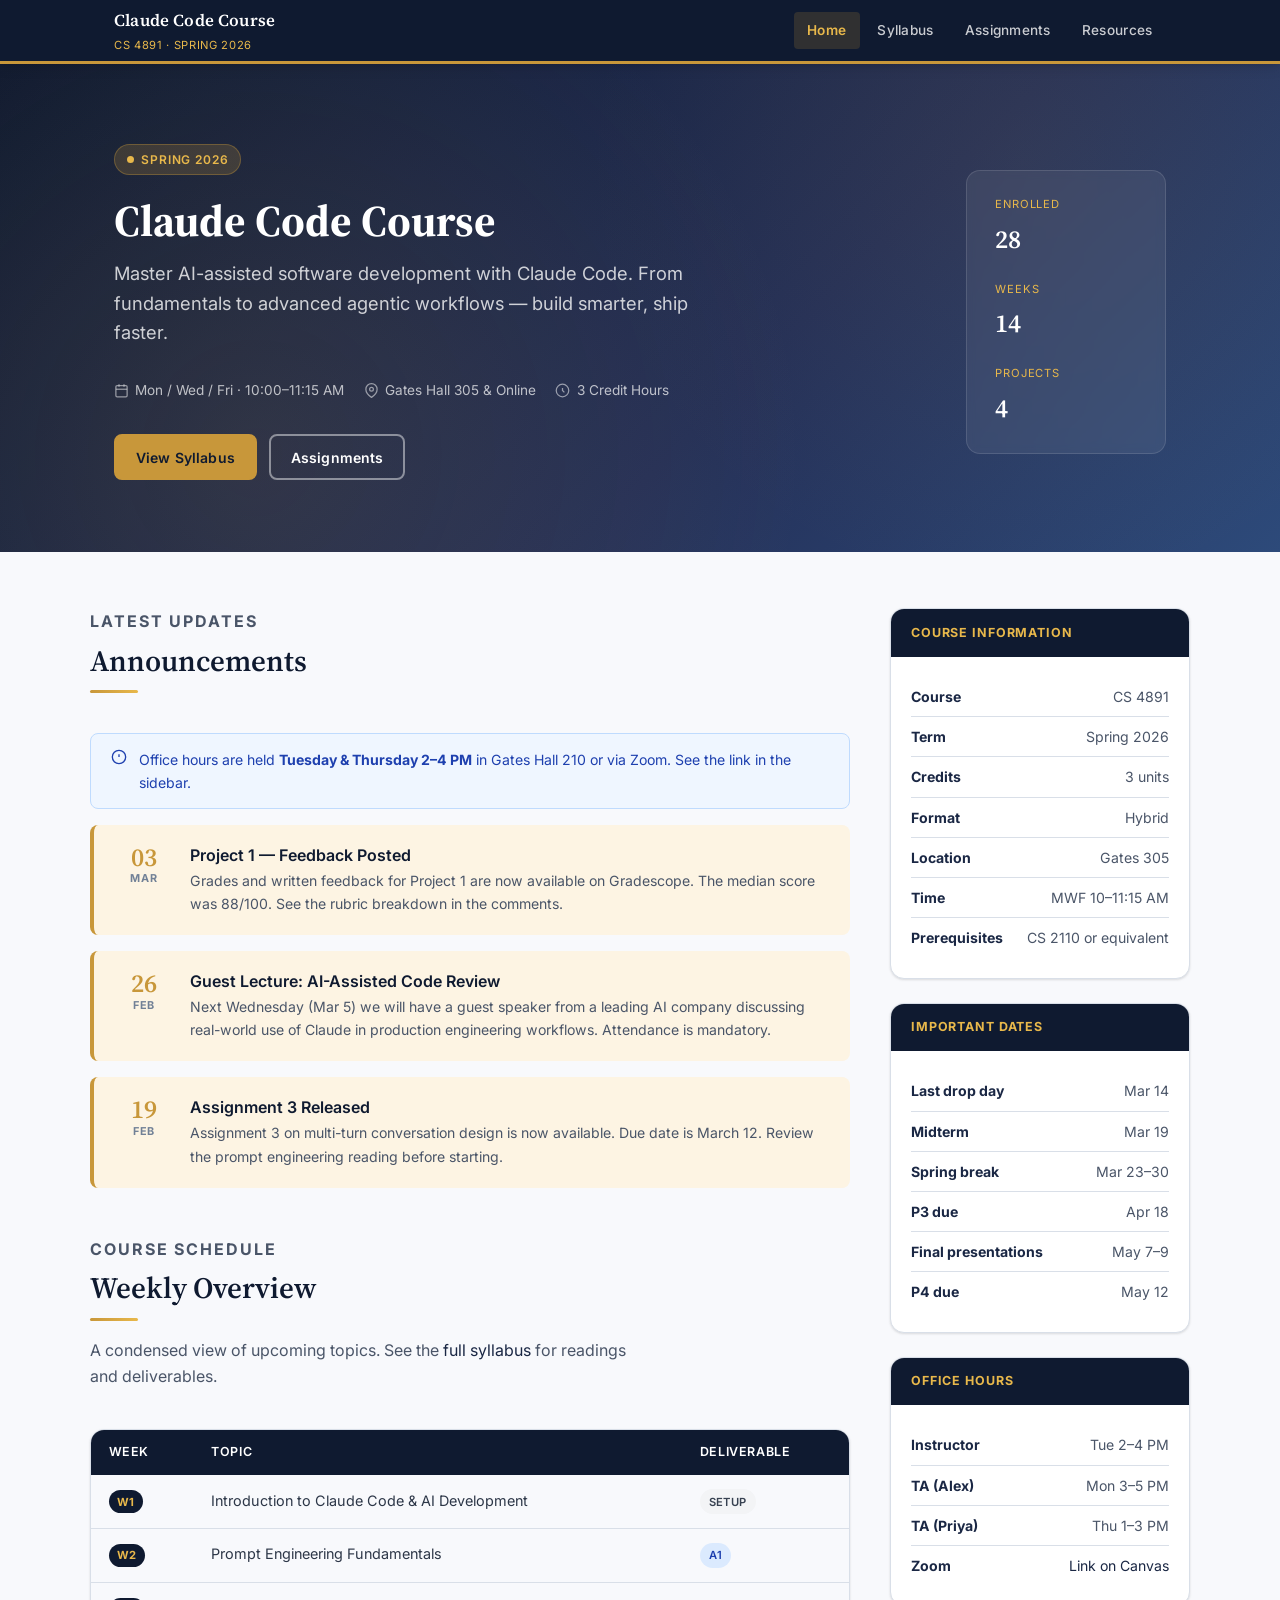
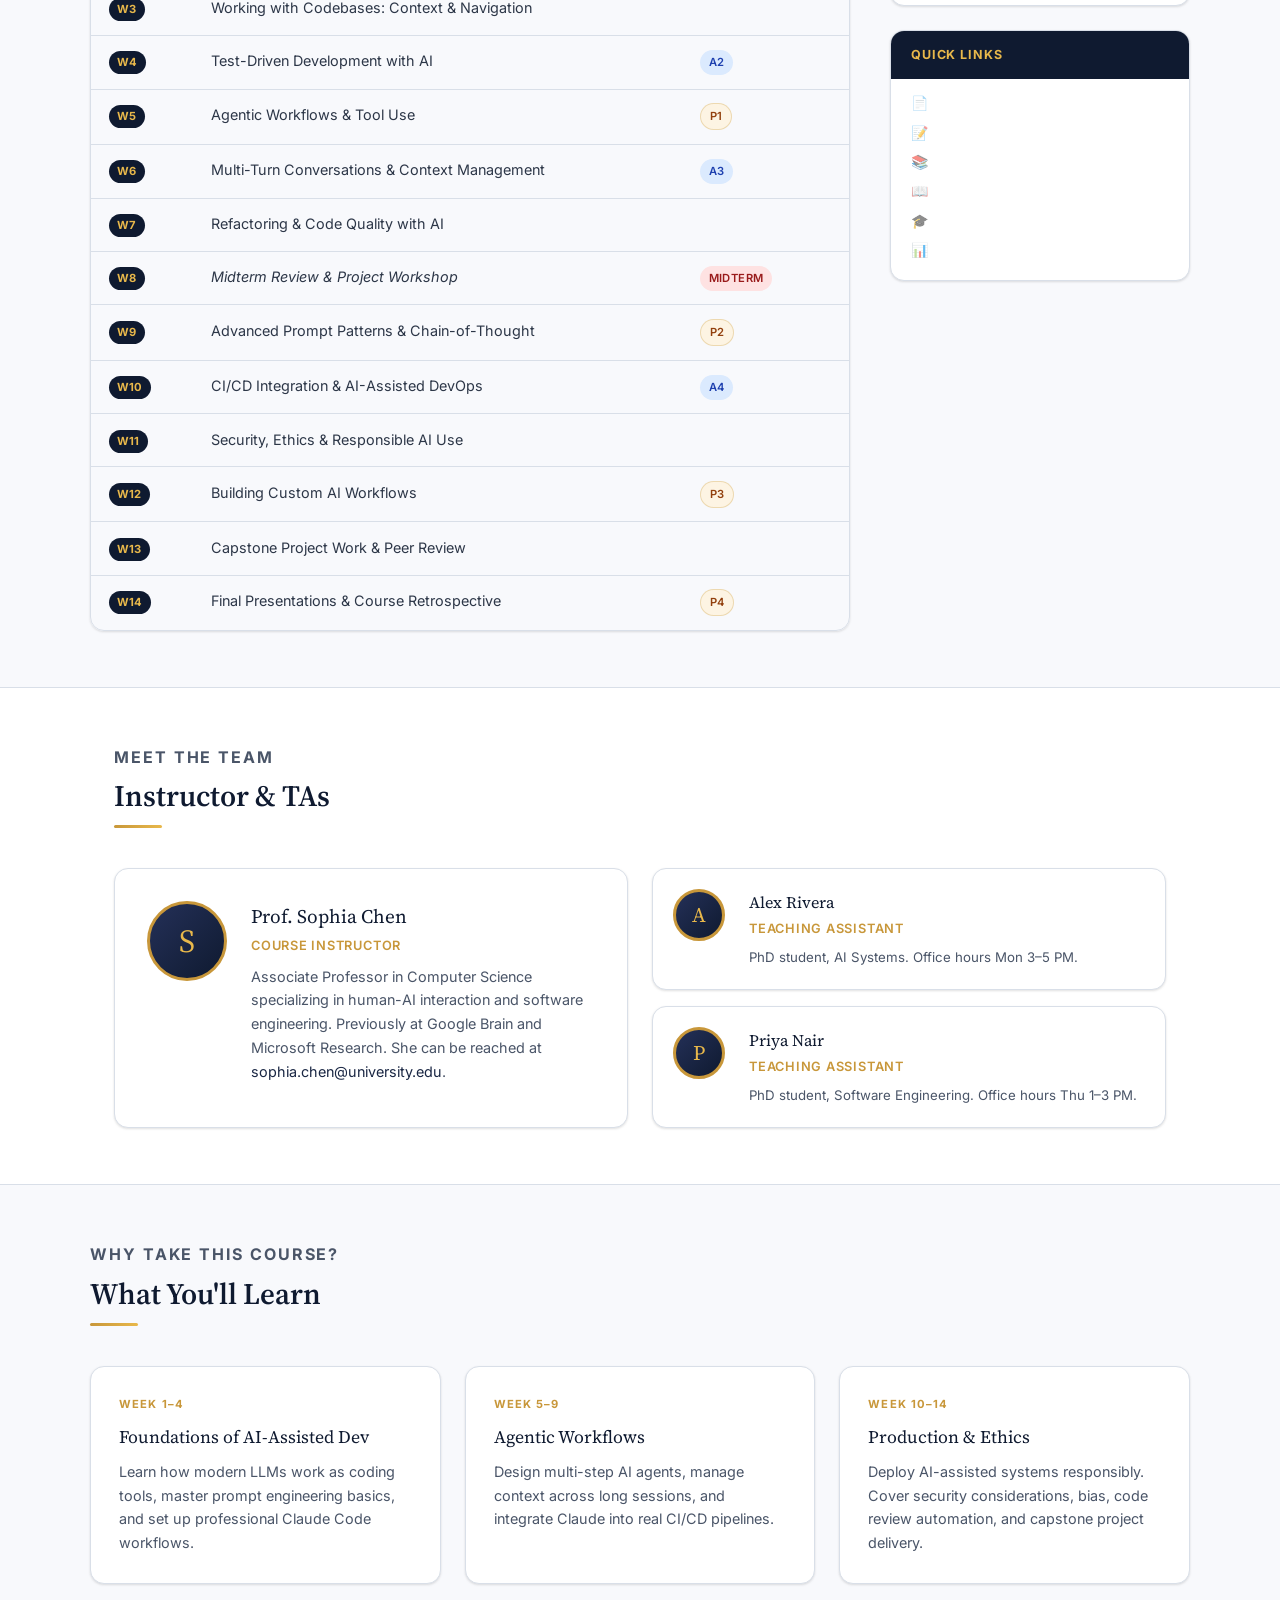
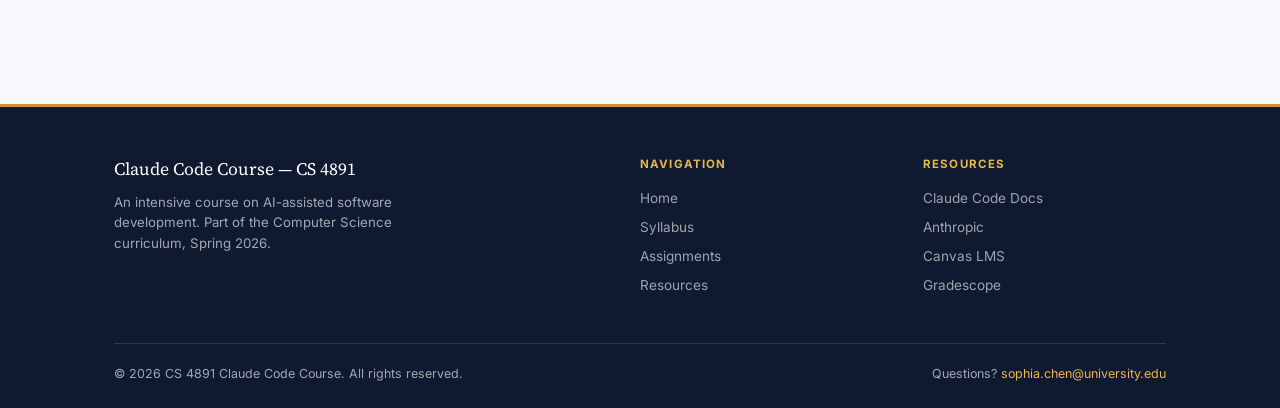
==== index.html @ 9311417a "feat: initial course website with academic design" ====
<!DOCTYPE html>
<html lang="en">
<head>
  <meta charset="UTF-8" />
  <meta name="viewport" content="width=device-width, initial-scale=1.0" />
  <title>CS 4891 — Claude Code Course</title>
  <meta name="description" content="An intensive course on AI-assisted software development using Claude Code. Learn prompt engineering, agentic workflows, and modern development practices." />
  <link rel="stylesheet" href="style.css" />
  <link rel="icon" href="data:image/svg+xml,<svg xmlns='http://www.w3.org/2000/svg' viewBox='0 0 100 100'><text y='.9em' font-size='90'>🎓</text></svg>" />
</head>
<body>

<!-- ── Navigation ──────────────────────────────────────── -->
<nav class="navbar" aria-label="Main navigation">
  <div class="navbar__inner">
    <a href="index.html" class="navbar__brand" aria-label="Course home">
      <span class="navbar__brand-title">Claude Code Course</span>
      <span class="navbar__brand-sub">CS 4891 · Spring 2026</span>
    </a>
    <button class="navbar__toggle" aria-label="Toggle navigation" onclick="document.querySelector('.navbar__nav').classList.toggle('open')">
      <span></span><span></span><span></span>
    </button>
    <ul class="navbar__nav" id="main-nav">
      <li><a href="index.html" class="active">Home</a></li>
      <li><a href="syllabus.html">Syllabus</a></li>
      <li><a href="assignments.html">Assignments</a></li>
      <li><a href="resources.html">Resources</a></li>
    </ul>
  </div>
</nav>

<!-- ── Hero ────────────────────────────────────────────── -->
<header class="hero" role="banner">
  <div class="hero__inner">
    <div>
      <div class="hero__badge">Spring 2026</div>
      <h1>Claude Code Course</h1>
      <p class="hero__subtitle">
        Master AI-assisted software development with Claude Code. From fundamentals to advanced agentic workflows — build smarter, ship faster.
      </p>
      <div class="hero__meta">
        <span class="hero__meta-item">
          <svg width="15" height="15" viewBox="0 0 24 24" fill="none" stroke="currentColor" stroke-width="2"><rect x="3" y="4" width="18" height="18" rx="2"/><line x1="16" y1="2" x2="16" y2="6"/><line x1="8" y1="2" x2="8" y2="6"/><line x1="3" y1="10" x2="21" y2="10"/></svg>
          Mon / Wed / Fri · 10:00–11:15 AM
        </span>
        <span class="hero__meta-item">
          <svg width="15" height="15" viewBox="0 0 24 24" fill="none" stroke="currentColor" stroke-width="2"><path d="M21 10c0 7-9 13-9 13s-9-6-9-13a9 9 0 0 1 18 0z"/><circle cx="12" cy="10" r="3"/></svg>
          Gates Hall 305 &amp; Online
        </span>
        <span class="hero__meta-item">
          <svg width="15" height="15" viewBox="0 0 24 24" fill="none" stroke="currentColor" stroke-width="2"><circle cx="12" cy="12" r="10"/><path d="M12 8v4l3 3"/></svg>
          3 Credit Hours
        </span>
      </div>
      <div class="hero__cta">
        <a href="syllabus.html" class="btn btn--primary">View Syllabus</a>
        <a href="assignments.html" class="btn btn--outline">Assignments</a>
      </div>
    </div>
    <div class="hero__card" aria-hidden="true">
      <div style="margin-bottom:1.25rem;">
        <div class="hero__card-label">Enrolled</div>
        <div class="hero__card-value">28</div>
      </div>
      <div style="margin-bottom:1.25rem;">
        <div class="hero__card-label">Weeks</div>
        <div class="hero__card-value">14</div>
      </div>
      <div>
        <div class="hero__card-label">Projects</div>
        <div class="hero__card-value">4</div>
      </div>
    </div>
  </div>
</header>

<!-- ── Main content ─────────────────────────────────────── -->
<main id="main-content">

  <!-- Announcements + Info -->
  <section class="section container">
    <div class="layout-sidebar">

      <!-- Left: Announcements -->
      <div>
        <div class="section-header">
          <p class="section-header__eyebrow">Latest updates</p>
          <h2>Announcements</h2>
          <div class="divider"></div>
        </div>

        <div class="alert alert--info" role="note">
          <svg width="16" height="16" viewBox="0 0 24 24" fill="none" stroke="currentColor" stroke-width="2" style="flex-shrink:0;margin-top:1px"><circle cx="12" cy="12" r="10"/><line x1="12" y1="8" x2="12" y2="12"/><line x1="12" y1="16" x2="12.01" y2="16"/></svg>
          <span>Office hours are held <strong>Tuesday &amp; Thursday 2–4 PM</strong> in Gates Hall 210 or via Zoom. See the link in the sidebar.</span>
        </div>

        <div class="announcement">
          <div class="announcement__date">
            <div class="announcement__date-day">03</div>
            <div class="announcement__date-month">Mar</div>
          </div>
          <div class="announcement__content">
            <h4>Project 1 — Feedback Posted</h4>
            <p>Grades and written feedback for Project 1 are now available on Gradescope. The median score was 88/100. See the rubric breakdown in the comments.</p>
          </div>
        </div>

        <div class="announcement">
          <div class="announcement__date">
            <div class="announcement__date-day">26</div>
            <div class="announcement__date-month">Feb</div>
          </div>
          <div class="announcement__content">
            <h4>Guest Lecture: AI-Assisted Code Review</h4>
            <p>Next Wednesday (Mar 5) we will have a guest speaker from a leading AI company discussing real-world use of Claude in production engineering workflows. Attendance is mandatory.</p>
          </div>
        </div>

        <div class="announcement">
          <div class="announcement__date">
            <div class="announcement__date-day">19</div>
            <div class="announcement__date-month">Feb</div>
          </div>
          <div class="announcement__content">
            <h4>Assignment 3 Released</h4>
            <p>Assignment 3 on multi-turn conversation design is now available. Due date is March 12. Review the prompt engineering reading before starting.</p>
          </div>
        </div>

        <!-- Schedule overview -->
        <div class="section-header mt-4" style="margin-top:3rem">
          <p class="section-header__eyebrow">Course schedule</p>
          <h2>Weekly Overview</h2>
          <div class="divider"></div>
          <p>A condensed view of upcoming topics. See the <a href="syllabus.html">full syllabus</a> for readings and deliverables.</p>
        </div>

        <div style="border-radius:var(--radius-lg);overflow:hidden;box-shadow:var(--shadow-sm);border:1px solid var(--border);">
          <table class="schedule-table" aria-label="Course schedule overview">
            <thead>
              <tr>
                <th>Week</th>
                <th>Topic</th>
                <th>Deliverable</th>
              </tr>
            </thead>
            <tbody>
              <tr>
                <td><span class="week-badge">W1</span></td>
                <td>Introduction to Claude Code &amp; AI Development</td>
                <td><span class="tag tag--gray">Setup</span></td>
              </tr>
              <tr>
                <td><span class="week-badge">W2</span></td>
                <td>Prompt Engineering Fundamentals</td>
                <td><span class="tag tag--blue">A1</span></td>
              </tr>
              <tr>
                <td><span class="week-badge">W3</span></td>
                <td>Working with Codebases: Context &amp; Navigation</td>
                <td></td>
              </tr>
              <tr>
                <td><span class="week-badge">W4</span></td>
                <td>Test-Driven Development with AI</td>
                <td><span class="tag tag--blue">A2</span></td>
              </tr>
              <tr>
                <td><span class="week-badge">W5</span></td>
                <td>Agentic Workflows &amp; Tool Use</td>
                <td><span class="tag tag--gold">P1</span></td>
              </tr>
              <tr>
                <td><span class="week-badge">W6</span></td>
                <td>Multi-Turn Conversations &amp; Context Management</td>
                <td><span class="tag tag--blue">A3</span></td>
              </tr>
              <tr>
                <td><span class="week-badge">W7</span></td>
                <td>Refactoring &amp; Code Quality with AI</td>
                <td></td>
              </tr>
              <tr>
                <td><span class="week-badge">W8</span></td>
                <td><em>Midterm Review &amp; Project Workshop</em></td>
                <td><span class="tag tag--red">Midterm</span></td>
              </tr>
              <tr>
                <td><span class="week-badge">W9</span></td>
                <td>Advanced Prompt Patterns &amp; Chain-of-Thought</td>
                <td><span class="tag tag--gold">P2</span></td>
              </tr>
              <tr>
                <td><span class="week-badge">W10</span></td>
                <td>CI/CD Integration &amp; AI-Assisted DevOps</td>
                <td><span class="tag tag--blue">A4</span></td>
              </tr>
              <tr>
                <td><span class="week-badge">W11</span></td>
                <td>Security, Ethics &amp; Responsible AI Use</td>
                <td></td>
              </tr>
              <tr>
                <td><span class="week-badge">W12</span></td>
                <td>Building Custom AI Workflows</td>
                <td><span class="tag tag--gold">P3</span></td>
              </tr>
              <tr>
                <td><span class="week-badge">W13</span></td>
                <td>Capstone Project Work &amp; Peer Review</td>
                <td></td>
              </tr>
              <tr>
                <td><span class="week-badge">W14</span></td>
                <td>Final Presentations &amp; Course Retrospective</td>
                <td><span class="tag tag--gold">P4</span></td>
              </tr>
            </tbody>
          </table>
        </div>
      </div>

      <!-- Right: Sidebar -->
      <aside aria-label="Course information">

        <!-- Course info -->
        <div class="sidebar-widget">
          <div class="sidebar-widget__header">Course Information</div>
          <div class="sidebar-widget__body">
            <ul class="info-list">
              <li><strong>Course</strong><span>CS 4891</span></li>
              <li><strong>Term</strong><span>Spring 2026</span></li>
              <li><strong>Credits</strong><span>3 units</span></li>
              <li><strong>Format</strong><span>Hybrid</span></li>
              <li><strong>Location</strong><span>Gates 305</span></li>
              <li><strong>Time</strong><span>MWF 10–11:15 AM</span></li>
              <li><strong>Prerequisites</strong><span>CS 2110 or equivalent</span></li>
            </ul>
          </div>
        </div>

        <!-- Important dates -->
        <div class="sidebar-widget">
          <div class="sidebar-widget__header">Important Dates</div>
          <div class="sidebar-widget__body">
            <ul class="info-list">
              <li><strong>Last drop day</strong><span>Mar 14</span></li>
              <li><strong>Midterm</strong><span>Mar 19</span></li>
              <li><strong>Spring break</strong><span>Mar 23–30</span></li>
              <li><strong>P3 due</strong><span>Apr 18</span></li>
              <li><strong>Final presentations</strong><span>May 7–9</span></li>
              <li><strong>P4 due</strong><span>May 12</span></li>
            </ul>
          </div>
        </div>

        <!-- Office hours -->
        <div class="sidebar-widget">
          <div class="sidebar-widget__header">Office Hours</div>
          <div class="sidebar-widget__body">
            <ul class="info-list">
              <li><strong>Instructor</strong><span>Tue 2–4 PM</span></li>
              <li><strong>TA (Alex)</strong><span>Mon 3–5 PM</span></li>
              <li><strong>TA (Priya)</strong><span>Thu 1–3 PM</span></li>
              <li><strong>Zoom</strong><span><a href="#" style="color:var(--navy)">Link on Canvas</a></span></li>
            </ul>
          </div>
        </div>

        <!-- Quick links -->
        <div class="sidebar-widget">
          <div class="sidebar-widget__header">Quick Links</div>
          <div class="sidebar-widget__body" style="padding:.75rem 1.25rem;">
            <ul class="footer__links" style="font-size:.875rem;">
              <li><a href="syllabus.html">📄 Full Syllabus</a></li>
              <li><a href="assignments.html">📝 Assignments</a></li>
              <li><a href="resources.html">📚 Resources</a></li>
              <li><a href="https://docs.anthropic.com/en/docs/claude-code/overview" target="_blank" rel="noopener">📖 Claude Code Docs ↗</a></li>
              <li><a href="#" target="_blank" rel="noopener">🎓 Canvas LMS ↗</a></li>
              <li><a href="#" target="_blank" rel="noopener">📊 Gradescope ↗</a></li>
            </ul>
          </div>
        </div>
      </aside>
    </div>
  </section>

  <!-- Instructor section -->
  <section class="section" style="background:var(--white);border-top:1px solid var(--border);border-bottom:1px solid var(--border);">
    <div class="container">
      <div class="section-header">
        <p class="section-header__eyebrow">Meet the team</p>
        <h2>Instructor &amp; TAs</h2>
        <div class="divider"></div>
      </div>
      <div class="grid-2" style="gap:1.5rem;">
        <div class="instructor-card">
          <div class="instructor-card__avatar" aria-hidden="true">S</div>
          <div>
            <div class="instructor-card__name">Prof. Sophia Chen</div>
            <div class="instructor-card__role">Course Instructor</div>
            <p class="instructor-card__bio">
              Associate Professor in Computer Science specializing in human-AI interaction and software engineering. Previously at Google Brain and Microsoft Research. She can be reached at <a href="mailto:sophia.chen@university.edu">sophia.chen@university.edu</a>.
            </p>
          </div>
        </div>
        <div style="display:flex;flex-direction:column;gap:1rem;">
          <div class="instructor-card" style="padding:1.25rem;">
            <div class="instructor-card__avatar" style="width:52px;height:52px;font-size:1.3rem;" aria-hidden="true">A</div>
            <div>
              <div class="instructor-card__name" style="font-size:1rem;">Alex Rivera</div>
              <div class="instructor-card__role">Teaching Assistant</div>
              <p class="instructor-card__bio" style="font-size:.83rem;">PhD student, AI Systems. Office hours Mon 3–5 PM.</p>
            </div>
          </div>
          <div class="instructor-card" style="padding:1.25rem;">
            <div class="instructor-card__avatar" style="width:52px;height:52px;font-size:1.3rem;" aria-hidden="true">P</div>
            <div>
              <div class="instructor-card__name" style="font-size:1rem;">Priya Nair</div>
              <div class="instructor-card__role">Teaching Assistant</div>
              <p class="instructor-card__bio" style="font-size:.83rem;">PhD student, Software Engineering. Office hours Thu 1–3 PM.</p>
            </div>
          </div>
        </div>
      </div>
    </div>
  </section>

  <!-- Course highlights -->
  <section class="section container">
    <div class="section-header">
      <p class="section-header__eyebrow">Why take this course?</p>
      <h2>What You'll Learn</h2>
      <div class="divider"></div>
    </div>
    <div class="grid-3">
      <div class="card">
        <div class="card__label">Week 1–4</div>
        <div class="card__title">Foundations of AI-Assisted Dev</div>
        <p class="card__body">Learn how modern LLMs work as coding tools, master prompt engineering basics, and set up professional Claude Code workflows.</p>
      </div>
      <div class="card">
        <div class="card__label">Week 5–9</div>
        <div class="card__title">Agentic Workflows</div>
        <p class="card__body">Design multi-step AI agents, manage context across long sessions, and integrate Claude into real CI/CD pipelines.</p>
      </div>
      <div class="card">
        <div class="card__label">Week 10–14</div>
        <div class="card__title">Production &amp; Ethics</div>
        <p class="card__body">Deploy AI-assisted systems responsibly. Cover security considerations, bias, code review automation, and capstone project delivery.</p>
      </div>
    </div>
  </section>

</main>

<!-- ── Footer ───────────────────────────────────────────── -->
<footer class="footer" aria-label="Site footer">
  <div class="footer__inner">
    <div class="footer__grid">
      <div>
        <div class="footer__brand">Claude Code Course — CS 4891</div>
        <p class="footer__tagline">An intensive course on AI-assisted software development. Part of the Computer Science curriculum, Spring 2026.</p>
      </div>
      <div>
        <div class="footer__heading">Navigation</div>
        <ul class="footer__links">
          <li><a href="index.html">Home</a></li>
          <li><a href="syllabus.html">Syllabus</a></li>
          <li><a href="assignments.html">Assignments</a></li>
          <li><a href="resources.html">Resources</a></li>
        </ul>
      </div>
      <div>
        <div class="footer__heading">Resources</div>
        <ul class="footer__links">
          <li><a href="https://docs.anthropic.com/en/docs/claude-code/overview" target="_blank" rel="noopener">Claude Code Docs</a></li>
          <li><a href="https://www.anthropic.com" target="_blank" rel="noopener">Anthropic</a></li>
          <li><a href="#" target="_blank" rel="noopener">Canvas LMS</a></li>
          <li><a href="#" target="_blank" rel="noopener">Gradescope</a></li>
        </ul>
      </div>
    </div>
    <div class="footer__bottom">
      <span>© 2026 CS 4891 Claude Code Course. All rights reserved.</span>
      <span>Questions? <a href="mailto:sophia.chen@university.edu">sophia.chen@university.edu</a></span>
    </div>
  </div>
</footer>

</body>
</html>
---- style.css ----
/* ============================================================
   Claude Code Course — Shared Stylesheet
   Academic design inspired by MIT OCW / Stanford course pages
   ============================================================ */

@import url('https://fonts.googleapis.com/css2?family=Inter:wght@300;400;500;600;700&family=Source+Serif+4:ital,wght@0,300;0,400;0,600;1,400&display=swap');

/* ── Custom Properties ──────────────────────────────────── */
:root {
  --navy:        #1a2744;
  --navy-dark:   #0f1a30;
  --navy-mid:    #243058;
  --gold:        #c8973a;
  --gold-light:  #e8b84b;
  --gold-pale:   #fdf4e3;
  --slate:       #4a5568;
  --slate-light: #718096;
  --border:      #d9dfe8;
  --bg:          #f8f9fc;
  --white:       #ffffff;
  --text:        #2d3748;
  --text-muted:  #6b7280;
  --accent-red:  #c53030;
  --accent-green:#276749;

  --font-sans:   'Inter', system-ui, sans-serif;
  --font-serif:  'Source Serif 4', Georgia, serif;

  --radius-sm:   4px;
  --radius:      8px;
  --radius-lg:   14px;

  --shadow-sm:   0 1px 3px rgba(0,0,0,.08), 0 1px 2px rgba(0,0,0,.05);
  --shadow:      0 4px 12px rgba(0,0,0,.10), 0 2px 4px rgba(0,0,0,.06);
  --shadow-lg:   0 10px 30px rgba(0,0,0,.12), 0 4px 8px rgba(0,0,0,.08);

  --nav-height:  64px;
  --container:   1100px;
}

/* ── Reset & Base ───────────────────────────────────────── */
*, *::before, *::after { box-sizing: border-box; margin: 0; padding: 0; }

html { scroll-behavior: smooth; font-size: 16px; }

body {
  font-family: var(--font-sans);
  color: var(--text);
  background: var(--bg);
  line-height: 1.65;
  -webkit-font-smoothing: antialiased;
}

a { color: var(--navy); text-decoration: none; transition: color .2s; }
a:hover { color: var(--gold); }

img { max-width: 100%; display: block; }

ul, ol { padding-left: 1.4em; }

h1,h2,h3,h4,h5 {
  font-family: var(--font-serif);
  font-weight: 600;
  line-height: 1.25;
  color: var(--navy-dark);
}

h1 { font-size: clamp(1.9rem, 4vw, 2.75rem); }
h2 { font-size: clamp(1.4rem, 2.5vw, 1.85rem); }
h3 { font-size: 1.2rem; }
h4 { font-size: 1rem; font-family: var(--font-sans); font-weight: 600; }

p { margin-bottom: .9rem; }
p:last-child { margin-bottom: 0; }

/* ── Layout helpers ─────────────────────────────────────── */
.container {
  max-width: var(--container);
  margin: 0 auto;
  padding: 0 1.5rem;
}

.section { padding: 3.5rem 0; }
.section--lg { padding: 5rem 0; }
.section--sm { padding: 2rem 0; }

.grid-2 { display: grid; grid-template-columns: 1fr 1fr; gap: 1.5rem; }
.grid-3 { display: grid; grid-template-columns: repeat(3, 1fr); gap: 1.5rem; }

/* ── Navigation ─────────────────────────────────────────── */
.navbar {
  position: sticky;
  top: 0;
  z-index: 100;
  height: var(--nav-height);
  background: var(--navy-dark);
  border-bottom: 3px solid var(--gold);
  box-shadow: var(--shadow);
}

.navbar__inner {
  display: flex;
  align-items: center;
  justify-content: space-between;
  height: 100%;
  max-width: var(--container);
  margin: 0 auto;
  padding: 0 1.5rem;
}

.navbar__brand {
  display: flex;
  flex-direction: column;
  gap: 1px;
}

.navbar__brand-title {
  font-family: var(--font-serif);
  font-size: 1.05rem;
  font-weight: 600;
  color: var(--white);
  letter-spacing: .01em;
}

.navbar__brand-sub {
  font-size: .7rem;
  color: var(--gold-light);
  letter-spacing: .06em;
  text-transform: uppercase;
}

.navbar__nav {
  display: flex;
  list-style: none;
  padding: 0;
  gap: .25rem;
}

.navbar__nav a {
  display: block;
  padding: .45rem .85rem;
  font-size: .85rem;
  font-weight: 500;
  color: rgba(255,255,255,.78);
  border-radius: var(--radius-sm);
  transition: background .2s, color .2s;
  letter-spacing: .02em;
}

.navbar__nav a:hover,
.navbar__nav a.active {
  background: rgba(200,151,58,.18);
  color: var(--gold-light);
}

.navbar__nav a.active {
  font-weight: 600;
}

/* hamburger (hidden on desktop) */
.navbar__toggle {
  display: none;
  flex-direction: column;
  justify-content: center;
  gap: 5px;
  background: none;
  border: none;
  cursor: pointer;
  padding: 6px;
}
.navbar__toggle span {
  display: block;
  width: 22px;
  height: 2px;
  background: var(--white);
  border-radius: 2px;
  transition: transform .25s, opacity .25s;
}

/* ── Hero ───────────────────────────────────────────────── */
.hero {
  background: linear-gradient(135deg, var(--navy-dark) 0%, var(--navy-mid) 60%, #2d4a7a 100%);
  color: var(--white);
  padding: 5rem 0 4.5rem;
  position: relative;
  overflow: hidden;
}

.hero::before {
  content: '';
  position: absolute;
  inset: 0;
  background-image:
    radial-gradient(circle at 20% 80%, rgba(200,151,58,.12) 0%, transparent 50%),
    radial-gradient(circle at 80% 20%, rgba(200,151,58,.08) 0%, transparent 40%);
  pointer-events: none;
}

.hero__inner {
  position: relative;
  z-index: 1;
  max-width: var(--container);
  margin: 0 auto;
  padding: 0 1.5rem;
  display: grid;
  grid-template-columns: 1fr auto;
  align-items: center;
  gap: 2rem;
}

.hero__badge {
  display: inline-flex;
  align-items: center;
  gap: .45rem;
  background: rgba(200,151,58,.2);
  border: 1px solid rgba(200,151,58,.35);
  color: var(--gold-light);
  font-size: .75rem;
  font-weight: 600;
  letter-spacing: .07em;
  text-transform: uppercase;
  padding: .3rem .75rem;
  border-radius: 100px;
  margin-bottom: 1.1rem;
}

.hero__badge::before {
  content: '';
  width: 7px; height: 7px;
  background: var(--gold-light);
  border-radius: 50%;
  animation: pulse 2s infinite;
}

@keyframes pulse {
  0%,100% { opacity: 1; }
  50%      { opacity: .4; }
}

.hero h1 {
  color: var(--white);
  margin-bottom: .7rem;
  font-weight: 700;
}

.hero__subtitle {
  font-size: 1.15rem;
  color: rgba(255,255,255,.78);
  max-width: 580px;
  margin-bottom: 2rem;
  line-height: 1.6;
}

.hero__meta {
  display: flex;
  flex-wrap: wrap;
  gap: 1.2rem;
  font-size: .85rem;
  color: rgba(255,255,255,.7);
}

.hero__meta-item {
  display: flex;
  align-items: center;
  gap: .4rem;
}

.hero__meta-item svg { opacity: .75; flex-shrink: 0; }

.hero__cta {
  display: flex;
  gap: .75rem;
  flex-wrap: wrap;
  margin-top: 2rem;
}

.hero__card {
  background: rgba(255,255,255,.07);
  border: 1px solid rgba(255,255,255,.12);
  border-radius: var(--radius-lg);
  padding: 1.5rem 1.75rem;
  min-width: 200px;
  backdrop-filter: blur(4px);
}

.hero__card-label {
  font-size: .7rem;
  text-transform: uppercase;
  letter-spacing: .08em;
  color: var(--gold-light);
  margin-bottom: .25rem;
}

.hero__card-value {
  font-family: var(--font-serif);
  font-size: 1.6rem;
  font-weight: 600;
  color: var(--white);
}

/* ── Buttons ────────────────────────────────────────────── */
.btn {
  display: inline-flex;
  align-items: center;
  gap: .45rem;
  padding: .6rem 1.25rem;
  font-size: .875rem;
  font-weight: 600;
  border-radius: var(--radius);
  border: 2px solid transparent;
  cursor: pointer;
  transition: background .2s, color .2s, border-color .2s, box-shadow .2s;
  text-decoration: none;
  letter-spacing: .01em;
}

.btn--primary {
  background: var(--gold);
  color: var(--navy-dark);
  border-color: var(--gold);
}
.btn--primary:hover {
  background: var(--gold-light);
  border-color: var(--gold-light);
  color: var(--navy-dark);
  box-shadow: 0 4px 14px rgba(200,151,58,.4);
}

.btn--outline {
  background: transparent;
  color: var(--white);
  border-color: rgba(255,255,255,.45);
}
.btn--outline:hover {
  background: rgba(255,255,255,.1);
  border-color: rgba(255,255,255,.7);
  color: var(--white);
}

.btn--navy {
  background: var(--navy);
  color: var(--white);
  border-color: var(--navy);
}
.btn--navy:hover {
  background: var(--navy-mid);
  border-color: var(--navy-mid);
  color: var(--white);
}

/* ── Cards ──────────────────────────────────────────────── */
.card {
  background: var(--white);
  border: 1px solid var(--border);
  border-radius: var(--radius-lg);
  padding: 1.75rem;
  box-shadow: var(--shadow-sm);
  transition: box-shadow .2s, transform .2s;
}

.card:hover { box-shadow: var(--shadow); transform: translateY(-2px); }

.card__label {
  font-size: .7rem;
  font-weight: 700;
  letter-spacing: .1em;
  text-transform: uppercase;
  color: var(--gold);
  margin-bottom: .6rem;
}

.card__title {
  font-family: var(--font-serif);
  font-size: 1.1rem;
  color: var(--navy-dark);
  margin-bottom: .5rem;
}

.card__body { font-size: .9rem; color: var(--slate); }

/* ── Section headings ───────────────────────────────────── */
.section-header {
  margin-bottom: 2.5rem;
}

.section-header__eyebrow {
  font-size: .72rem;
  font-weight: 700;
  letter-spacing: .12em;
  text-transform: uppercase;
  color: var(--gold);
  margin-bottom: .45rem;
}

.section-header h2 {
  margin-bottom: .55rem;
}

.section-header p {
  font-size: 1rem;
  color: var(--slate);
  max-width: 560px;
}

.divider {
  width: 48px;
  height: 3px;
  background: linear-gradient(90deg, var(--gold), var(--gold-light));
  border-radius: 2px;
  margin: .7rem 0 1rem;
}

/* ── Announcements ──────────────────────────────────────── */
.announcement {
  display: flex;
  gap: 1.25rem;
  padding: 1.25rem 1.5rem;
  border-radius: var(--radius);
  border-left: 4px solid var(--gold);
  background: var(--gold-pale);
  margin-bottom: 1rem;
  transition: box-shadow .2s;
}

.announcement:hover { box-shadow: var(--shadow-sm); }

.announcement__date {
  flex-shrink: 0;
  text-align: center;
  min-width: 52px;
}

.announcement__date-day {
  font-family: var(--font-serif);
  font-size: 1.6rem;
  font-weight: 600;
  color: var(--gold);
  line-height: 1;
}

.announcement__date-month {
  font-size: .68rem;
  font-weight: 700;
  letter-spacing: .08em;
  text-transform: uppercase;
  color: var(--slate-light);
}

.announcement__content h4 {
  color: var(--navy-dark);
  margin-bottom: .25rem;
}

.announcement__content p {
  font-size: .88rem;
  color: var(--slate);
  margin: 0;
}

/* ── Schedule table ─────────────────────────────────────── */
.schedule-table {
  width: 100%;
  border-collapse: collapse;
  font-size: .9rem;
}

.schedule-table thead th {
  background: var(--navy-dark);
  color: var(--white);
  padding: .75rem 1.1rem;
  text-align: left;
  font-size: .78rem;
  font-weight: 600;
  letter-spacing: .05em;
  text-transform: uppercase;
}

.schedule-table thead th:first-child { border-radius: var(--radius-sm) 0 0 0; }
.schedule-table thead th:last-child  { border-radius: 0 var(--radius-sm) 0 0; }

.schedule-table tbody tr {
  border-bottom: 1px solid var(--border);
  transition: background .15s;
}

.schedule-table tbody tr:hover { background: rgba(200,151,58,.05); }
.schedule-table tbody tr:last-child { border-bottom: none; }

.schedule-table td {
  padding: .85rem 1.1rem;
  vertical-align: top;
  color: var(--text);
}

.schedule-table td:first-child {
  font-weight: 600;
  color: var(--navy);
  white-space: nowrap;
}

.week-badge {
  display: inline-block;
  background: var(--navy-dark);
  color: var(--gold-light);
  font-size: .7rem;
  font-weight: 700;
  padding: .15rem .5rem;
  border-radius: 100px;
  letter-spacing: .04em;
}

/* ── Badges / Tags ──────────────────────────────────────── */
.tag {
  display: inline-block;
  font-size: .7rem;
  font-weight: 600;
  padding: .2rem .55rem;
  border-radius: 100px;
  letter-spacing: .04em;
  text-transform: uppercase;
}

.tag--blue  { background: #dbeafe; color: #1e40af; }
.tag--green { background: #dcfce7; color: #166534; }
.tag--gold  { background: var(--gold-pale); color: #92400e; border: 1px solid rgba(200,151,58,.3); }
.tag--red   { background: #fee2e2; color: #991b1b; }
.tag--gray  { background: #f3f4f6; color: #374151; }

/* ── Resource list ──────────────────────────────────────── */
.resource-item {
  display: flex;
  align-items: flex-start;
  gap: 1rem;
  padding: 1.1rem 0;
  border-bottom: 1px solid var(--border);
}

.resource-item:last-child { border-bottom: none; }

.resource-item__icon {
  flex-shrink: 0;
  width: 40px; height: 40px;
  display: flex; align-items: center; justify-content: center;
  background: var(--gold-pale);
  border-radius: var(--radius);
  font-size: 1.1rem;
}

.resource-item__title {
  font-weight: 600;
  color: var(--navy);
  font-size: .95rem;
  margin-bottom: .15rem;
}

.resource-item__title a { color: inherit; }
.resource-item__title a:hover { color: var(--gold); text-decoration: underline; }

.resource-item__desc {
  font-size: .85rem;
  color: var(--slate);
  margin: 0;
}

/* ── Assignment cards ───────────────────────────────────── */
.assignment-card {
  background: var(--white);
  border: 1px solid var(--border);
  border-radius: var(--radius-lg);
  overflow: hidden;
  box-shadow: var(--shadow-sm);
  transition: box-shadow .2s;
}

.assignment-card:hover { box-shadow: var(--shadow); }

.assignment-card__header {
  padding: 1.25rem 1.5rem;
  background: var(--navy-dark);
  display: flex;
  align-items: center;
  justify-content: space-between;
  gap: 1rem;
}

.assignment-card__header h3 {
  color: var(--white);
  font-size: 1rem;
  font-family: var(--font-sans);
  font-weight: 600;
}

.assignment-card__body {
  padding: 1.5rem;
}

.assignment-card__meta {
  display: flex;
  flex-wrap: wrap;
  gap: .6rem;
  margin-bottom: 1rem;
  font-size: .82rem;
  color: var(--slate);
}

.assignment-card__meta-item {
  display: flex;
  align-items: center;
  gap: .3rem;
}

/* ── Instructor info ────────────────────────────────────── */
.instructor-card {
  display: flex;
  gap: 1.5rem;
  align-items: flex-start;
  background: var(--white);
  border: 1px solid var(--border);
  border-radius: var(--radius-lg);
  padding: 2rem;
  box-shadow: var(--shadow-sm);
}

.instructor-card__avatar {
  flex-shrink: 0;
  width: 80px; height: 80px;
  border-radius: 50%;
  background: linear-gradient(135deg, var(--navy-mid), var(--navy-dark));
  display: flex; align-items: center; justify-content: center;
  font-family: var(--font-serif);
  font-size: 2rem;
  color: var(--gold-light);
  border: 3px solid var(--gold);
}

.instructor-card__name {
  font-family: var(--font-serif);
  font-size: 1.2rem;
  color: var(--navy-dark);
  margin-bottom: .15rem;
}

.instructor-card__role {
  font-size: .8rem;
  font-weight: 600;
  letter-spacing: .06em;
  text-transform: uppercase;
  color: var(--gold);
  margin-bottom: .5rem;
}

.instructor-card__bio {
  font-size: .9rem;
  color: var(--slate);
  margin: 0;
}

/* ── Page header (inner pages) ──────────────────────────── */
.page-header {
  background: linear-gradient(135deg, var(--navy-dark), var(--navy-mid));
  padding: 3rem 0 2.75rem;
  border-bottom: 3px solid var(--gold);
}

.page-header__inner {
  max-width: var(--container);
  margin: 0 auto;
  padding: 0 1.5rem;
}

.page-header__breadcrumb {
  font-size: .78rem;
  color: rgba(255,255,255,.55);
  margin-bottom: .6rem;
}

.page-header__breadcrumb a { color: var(--gold-light); }
.page-header__breadcrumb a:hover { color: var(--white); }

.page-header h1 {
  color: var(--white);
  margin-bottom: .5rem;
}

.page-header__subtitle {
  font-size: 1rem;
  color: rgba(255,255,255,.72);
}

/* ── Sidebar layout ─────────────────────────────────────── */
.layout-sidebar {
  display: grid;
  grid-template-columns: 1fr 300px;
  gap: 2.5rem;
  align-items: start;
}

.sidebar-widget {
  background: var(--white);
  border: 1px solid var(--border);
  border-radius: var(--radius-lg);
  overflow: hidden;
  margin-bottom: 1.5rem;
  box-shadow: var(--shadow-sm);
}

.sidebar-widget__header {
  background: var(--navy-dark);
  padding: .85rem 1.25rem;
  font-size: .78rem;
  font-weight: 700;
  letter-spacing: .07em;
  text-transform: uppercase;
  color: var(--gold-light);
}

.sidebar-widget__body { padding: 1.25rem; }

.info-list { list-style: none; padding: 0; font-size: .88rem; }
.info-list li {
  display: flex;
  justify-content: space-between;
  padding: .5rem 0;
  border-bottom: 1px solid var(--border);
  gap: .5rem;
}
.info-list li:last-child { border-bottom: none; }
.info-list li strong { color: var(--navy); }
.info-list li span { color: var(--slate); text-align: right; }

/* ── Accordion (syllabus weeks) ─────────────────────────── */
.accordion-item {
  border: 1px solid var(--border);
  border-radius: var(--radius);
  margin-bottom: .75rem;
  overflow: hidden;
  background: var(--white);
  box-shadow: var(--shadow-sm);
}

.accordion-trigger {
  width: 100%;
  display: flex;
  align-items: center;
  justify-content: space-between;
  padding: 1rem 1.25rem;
  background: none;
  border: none;
  cursor: pointer;
  text-align: left;
  gap: 1rem;
  transition: background .15s;
}

.accordion-trigger:hover { background: var(--gold-pale); }
.accordion-trigger[aria-expanded="true"] { background: var(--navy-dark); }
.accordion-trigger[aria-expanded="true"] .accordion-title,
.accordion-trigger[aria-expanded="true"] .accordion-week { color: var(--white); }
.accordion-trigger[aria-expanded="true"] .accordion-icon { color: var(--gold-light); transform: rotate(180deg); }

.accordion-week {
  font-size: .72rem;
  font-weight: 700;
  letter-spacing: .08em;
  text-transform: uppercase;
  color: var(--gold);
  white-space: nowrap;
}

.accordion-title {
  font-weight: 600;
  font-size: .95rem;
  color: var(--navy-dark);
  flex: 1;
}

.accordion-icon {
  color: var(--slate-light);
  transition: transform .25s;
  flex-shrink: 0;
}

.accordion-panel {
  display: none;
  padding: 1.25rem;
  border-top: 1px solid var(--border);
  background: var(--bg);
}

.accordion-panel.open { display: block; }

.accordion-panel ul { font-size: .9rem; color: var(--slate); }
.accordion-panel li { margin-bottom: .35rem; }

/* ── Footer ─────────────────────────────────────────────── */
.footer {
  background: var(--navy-dark);
  color: rgba(255,255,255,.62);
  padding: 3rem 0 1.5rem;
  border-top: 3px solid var(--gold);
  margin-top: 4rem;
}

.footer__inner {
  max-width: var(--container);
  margin: 0 auto;
  padding: 0 1.5rem;
}

.footer__grid {
  display: grid;
  grid-template-columns: 2fr 1fr 1fr;
  gap: 2.5rem;
  margin-bottom: 2.5rem;
}

.footer__brand {
  font-family: var(--font-serif);
  font-size: 1.1rem;
  color: var(--white);
  margin-bottom: .5rem;
}

.footer__tagline {
  font-size: .83rem;
  line-height: 1.55;
  max-width: 300px;
}

.footer__heading {
  font-size: .72rem;
  font-weight: 700;
  letter-spacing: .1em;
  text-transform: uppercase;
  color: var(--gold-light);
  margin-bottom: .85rem;
}

.footer__links {
  list-style: none;
  padding: 0;
  font-size: .85rem;
}

.footer__links li { margin-bottom: .4rem; }
.footer__links a { color: rgba(255,255,255,.6); transition: color .2s; }
.footer__links a:hover { color: var(--gold-light); }

.footer__bottom {
  border-top: 1px solid rgba(255,255,255,.12);
  padding-top: 1.25rem;
  display: flex;
  justify-content: space-between;
  align-items: center;
  font-size: .78rem;
  flex-wrap: wrap;
  gap: .5rem;
}

.footer__bottom a { color: var(--gold-light); }

/* ── Alert banner ───────────────────────────────────────── */
.alert {
  padding: .85rem 1.25rem;
  border-radius: var(--radius);
  font-size: .88rem;
  display: flex;
  align-items: flex-start;
  gap: .75rem;
  margin-bottom: 1rem;
}

.alert--info { background: #eff6ff; border: 1px solid #bfdbfe; color: #1e40af; }
.alert--warn { background: #fffbeb; border: 1px solid #fde68a; color: #92400e; }
.alert--success { background: #f0fdf4; border: 1px solid #bbf7d0; color: #166534; }

/* ── Progress bar ───────────────────────────────────────── */
.progress-bar {
  height: 8px;
  background: var(--border);
  border-radius: 100px;
  overflow: hidden;
}
.progress-bar__fill {
  height: 100%;
  background: linear-gradient(90deg, var(--navy), var(--gold));
  border-radius: 100px;
}

/* ── Utility ────────────────────────────────────────────── */
.text-muted  { color: var(--text-muted); }
.text-gold   { color: var(--gold); }
.text-navy   { color: var(--navy); }
.text-center { text-align: center; }
.mt-0 { margin-top: 0; }
.mt-1 { margin-top: .5rem; }
.mt-2 { margin-top: 1rem; }
.mt-3 { margin-top: 1.5rem; }
.mt-4 { margin-top: 2rem; }
.mb-2 { margin-bottom: 1rem; }
.mb-3 { margin-bottom: 1.5rem; }
.mb-4 { margin-bottom: 2rem; }
.sr-only { position:absolute;width:1px;height:1px;overflow:hidden;clip:rect(0,0,0,0); }
.w-full { width: 100%; }

/* ── Responsive ─────────────────────────────────────────── */
@media (max-width: 900px) {
  .grid-3 { grid-template-columns: 1fr 1fr; }
  .layout-sidebar { grid-template-columns: 1fr; }
  .footer__grid { grid-template-columns: 1fr 1fr; }
  .hero__inner { grid-template-columns: 1fr; }
  .hero__card { display: none; }
}

@media (max-width: 640px) {
  .grid-2, .grid-3 { grid-template-columns: 1fr; }
  .footer__grid { grid-template-columns: 1fr; gap: 1.5rem; }
  .footer__bottom { flex-direction: column; align-items: flex-start; }
  .instructor-card { flex-direction: column; }
  .schedule-table { display: block; overflow-x: auto; white-space: nowrap; }

  .navbar__nav {
    display: none;
    position: absolute;
    top: var(--nav-height);
    left: 0; right: 0;
    background: var(--navy-dark);
    flex-direction: column;
    padding: .75rem 1rem 1.25rem;
    border-bottom: 2px solid var(--gold);
    box-shadow: var(--shadow);
    gap: .15rem;
  }

  .navbar__nav.open { display: flex; }
  .navbar__toggle { display: flex; }

  .hero { padding: 3.5rem 0 3rem; }
}
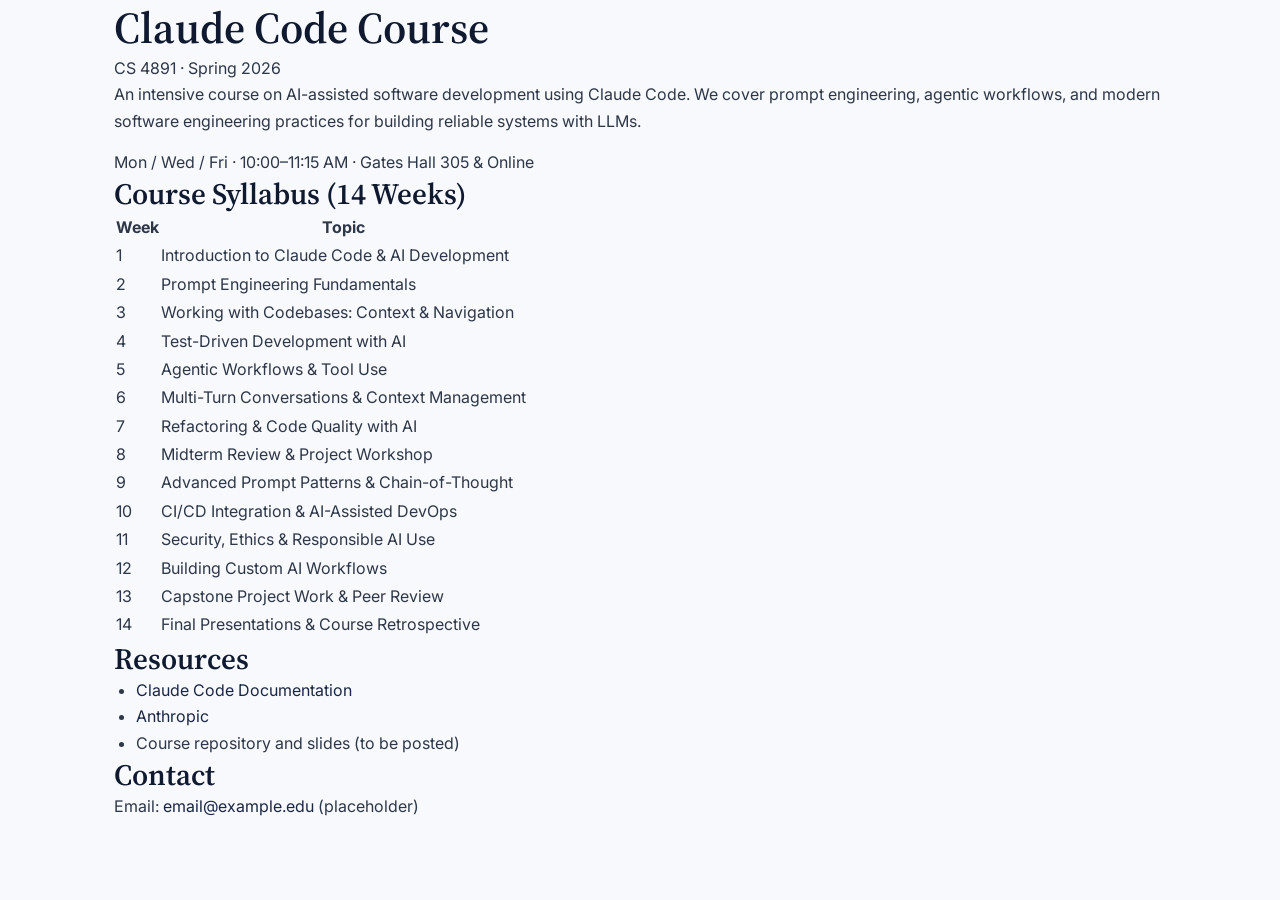
==== commit 61dd2756: "refactor(site): simplify course homepage" ====
--- a/index.html
+++ b/index.html
@@ -4,389 +4,63 @@
   <meta charset="UTF-8" />
   <meta name="viewport" content="width=device-width, initial-scale=1.0" />
   <title>CS 4891 — Claude Code Course</title>
-  <meta name="description" content="An intensive course on AI-assisted software development using Claude Code. Learn prompt engineering, agentic workflows, and modern development practices." />
+  <meta name="description" content="A concise course page for CS 4891: Claude Code Course." />
   <link rel="stylesheet" href="style.css" />
-  <link rel="icon" href="data:image/svg+xml,<svg xmlns='http://www.w3.org/2000/svg' viewBox='0 0 100 100'><text y='.9em' font-size='90'>🎓</text></svg>" />
 </head>
 <body>
+  <main class="container">
+    <header>
+      <h1>Claude Code Course</h1>
+      <div class="subtitle">CS 4891 · Spring 2026</div>
+      <p>
+        An intensive course on AI-assisted software development using Claude Code. We cover prompt
+        engineering, agentic workflows, and modern software engineering practices for building reliable
+        systems with LLMs.
+      </p>
+      <p class="meta">Mon / Wed / Fri · 10:00–11:15 AM · Gates Hall 305 &amp; Online</p>
+    </header>
 
-<!-- ── Navigation ──────────────────────────────────────── -->
-<nav class="navbar" aria-label="Main navigation">
-  <div class="navbar__inner">
-    <a href="index.html" class="navbar__brand" aria-label="Course home">
-      <span class="navbar__brand-title">Claude Code Course</span>
-      <span class="navbar__brand-sub">CS 4891 · Spring 2026</span>
-    </a>
-    <button class="navbar__toggle" aria-label="Toggle navigation" onclick="document.querySelector('.navbar__nav').classList.toggle('open')">
-      <span></span><span></span><span></span>
-    </button>
-    <ul class="navbar__nav" id="main-nav">
-      <li><a href="index.html" class="active">Home</a></li>
-      <li><a href="syllabus.html">Syllabus</a></li>
-      <li><a href="assignments.html">Assignments</a></li>
-      <li><a href="resources.html">Resources</a></li>
-    </ul>
-  </div>
-</nav>
+    <section>
+      <h2>Course Syllabus (14 Weeks)</h2>
+      <table aria-label="Course syllabus">
+        <thead>
+          <tr>
+            <th>Week</th>
+            <th>Topic</th>
+          </tr>
+        </thead>
+        <tbody>
+          <tr><td>1</td><td>Introduction to Claude Code &amp; AI Development</td></tr>
+          <tr><td>2</td><td>Prompt Engineering Fundamentals</td></tr>
+          <tr><td>3</td><td>Working with Codebases: Context &amp; Navigation</td></tr>
+          <tr><td>4</td><td>Test-Driven Development with AI</td></tr>
+          <tr><td>5</td><td>Agentic Workflows &amp; Tool Use</td></tr>
+          <tr><td>6</td><td>Multi-Turn Conversations &amp; Context Management</td></tr>
+          <tr><td>7</td><td>Refactoring &amp; Code Quality with AI</td></tr>
+          <tr><td>8</td><td>Midterm Review &amp; Project Workshop</td></tr>
+          <tr><td>9</td><td>Advanced Prompt Patterns &amp; Chain-of-Thought</td></tr>
+          <tr><td>10</td><td>CI/CD Integration &amp; AI-Assisted DevOps</td></tr>
+          <tr><td>11</td><td>Security, Ethics &amp; Responsible AI Use</td></tr>
+          <tr><td>12</td><td>Building Custom AI Workflows</td></tr>
+          <tr><td>13</td><td>Capstone Project Work &amp; Peer Review</td></tr>
+          <tr><td>14</td><td>Final Presentations &amp; Course Retrospective</td></tr>
+        </tbody>
+      </table>
+    </section>
 
-<!-- ── Hero ────────────────────────────────────────────── -->
-<header class="hero" role="banner">
-  <div class="hero__inner">
-    <div>
-      <div class="hero__badge">Spring 2026</div>
-      <h1>Claude Code Course</h1>
-      <p class="hero__subtitle">
-        Master AI-assisted software development with Claude Code. From fundamentals to advanced agentic workflows — build smarter, ship faster.
-      </p>
-      <div class="hero__meta">
-        <span class="hero__meta-item">
-          <svg width="15" height="15" viewBox="0 0 24 24" fill="none" stroke="currentColor" stroke-width="2"><rect x="3" y="4" width="18" height="18" rx="2"/><line x1="16" y1="2" x2="16" y2="6"/><line x1="8" y1="2" x2="8" y2="6"/><line x1="3" y1="10" x2="21" y2="10"/></svg>
-          Mon / Wed / Fri · 10:00–11:15 AM
-        </span>
-        <span class="hero__meta-item">
-          <svg width="15" height="15" viewBox="0 0 24 24" fill="none" stroke="currentColor" stroke-width="2"><path d="M21 10c0 7-9 13-9 13s-9-6-9-13a9 9 0 0 1 18 0z"/><circle cx="12" cy="10" r="3"/></svg>
-          Gates Hall 305 &amp; Online
-        </span>
-        <span class="hero__meta-item">
-          <svg width="15" height="15" viewBox="0 0 24 24" fill="none" stroke="currentColor" stroke-width="2"><circle cx="12" cy="12" r="10"/><path d="M12 8v4l3 3"/></svg>
-          3 Credit Hours
-        </span>
-      </div>
-      <div class="hero__cta">
-        <a href="syllabus.html" class="btn btn--primary">View Syllabus</a>
-        <a href="assignments.html" class="btn btn--outline">Assignments</a>
-      </div>
-    </div>
-    <div class="hero__card" aria-hidden="true">
-      <div style="margin-bottom:1.25rem;">
-        <div class="hero__card-label">Enrolled</div>
-        <div class="hero__card-value">28</div>
-      </div>
-      <div style="margin-bottom:1.25rem;">
-        <div class="hero__card-label">Weeks</div>
-        <div class="hero__card-value">14</div>
-      </div>
-      <div>
-        <div class="hero__card-label">Projects</div>
-        <div class="hero__card-value">4</div>
-      </div>
-    </div>
-  </div>
-</header>
+    <section>
+      <h2>Resources</h2>
+      <ul>
+        <li><a href="https://docs.anthropic.com/en/docs/claude-code/overview" target="_blank" rel="noopener">Claude Code Documentation</a></li>
+        <li><a href="https://www.anthropic.com" target="_blank" rel="noopener">Anthropic</a></li>
+        <li>Course repository and slides (to be posted)</li>
+      </ul>
+    </section>
 
-<!-- ── Main content ─────────────────────────────────────── -->
-<main id="main-content">
-
-  <!-- Announcements + Info -->
-  <section class="section container">
-    <div class="layout-sidebar">
-
-      <!-- Left: Announcements -->
-      <div>
-        <div class="section-header">
-          <p class="section-header__eyebrow">Latest updates</p>
-          <h2>Announcements</h2>
-          <div class="divider"></div>
-        </div>
-
-        <div class="alert alert--info" role="note">
-          <svg width="16" height="16" viewBox="0 0 24 24" fill="none" stroke="currentColor" stroke-width="2" style="flex-shrink:0;margin-top:1px"><circle cx="12" cy="12" r="10"/><line x1="12" y1="8" x2="12" y2="12"/><line x1="12" y1="16" x2="12.01" y2="16"/></svg>
-          <span>Office hours are held <strong>Tuesday &amp; Thursday 2–4 PM</strong> in Gates Hall 210 or via Zoom. See the link in the sidebar.</span>
-        </div>
-
-        <div class="announcement">
-          <div class="announcement__date">
-            <div class="announcement__date-day">03</div>
-            <div class="announcement__date-month">Mar</div>
-          </div>
-          <div class="announcement__content">
-            <h4>Project 1 — Feedback Posted</h4>
-            <p>Grades and written feedback for Project 1 are now available on Gradescope. The median score was 88/100. See the rubric breakdown in the comments.</p>
-          </div>
-        </div>
-
-        <div class="announcement">
-          <div class="announcement__date">
-            <div class="announcement__date-day">26</div>
-            <div class="announcement__date-month">Feb</div>
-          </div>
-          <div class="announcement__content">
-            <h4>Guest Lecture: AI-Assisted Code Review</h4>
-            <p>Next Wednesday (Mar 5) we will have a guest speaker from a leading AI company discussing real-world use of Claude in production engineering workflows. Attendance is mandatory.</p>
-          </div>
-        </div>
-
-        <div class="announcement">
-          <div class="announcement__date">
-            <div class="announcement__date-day">19</div>
-            <div class="announcement__date-month">Feb</div>
-          </div>
-          <div class="announcement__content">
-            <h4>Assignment 3 Released</h4>
-            <p>Assignment 3 on multi-turn conversation design is now available. Due date is March 12. Review the prompt engineering reading before starting.</p>
-          </div>
-        </div>
-
-        <!-- Schedule overview -->
-        <div class="section-header mt-4" style="margin-top:3rem">
-          <p class="section-header__eyebrow">Course schedule</p>
-          <h2>Weekly Overview</h2>
-          <div class="divider"></div>
-          <p>A condensed view of upcoming topics. See the <a href="syllabus.html">full syllabus</a> for readings and deliverables.</p>
-        </div>
-
-        <div style="border-radius:var(--radius-lg);overflow:hidden;box-shadow:var(--shadow-sm);border:1px solid var(--border);">
-          <table class="schedule-table" aria-label="Course schedule overview">
-            <thead>
-              <tr>
-                <th>Week</th>
-                <th>Topic</th>
-                <th>Deliverable</th>
-              </tr>
-            </thead>
-            <tbody>
-              <tr>
-                <td><span class="week-badge">W1</span></td>
-                <td>Introduction to Claude Code &amp; AI Development</td>
-                <td><span class="tag tag--gray">Setup</span></td>
-              </tr>
-              <tr>
-                <td><span class="week-badge">W2</span></td>
-                <td>Prompt Engineering Fundamentals</td>
-                <td><span class="tag tag--blue">A1</span></td>
-              </tr>
-              <tr>
-                <td><span class="week-badge">W3</span></td>
-                <td>Working with Codebases: Context &amp; Navigation</td>
-                <td></td>
-              </tr>
-              <tr>
-                <td><span class="week-badge">W4</span></td>
-                <td>Test-Driven Development with AI</td>
-                <td><span class="tag tag--blue">A2</span></td>
-              </tr>
-              <tr>
-                <td><span class="week-badge">W5</span></td>
-                <td>Agentic Workflows &amp; Tool Use</td>
-                <td><span class="tag tag--gold">P1</span></td>
-              </tr>
-              <tr>
-                <td><span class="week-badge">W6</span></td>
-                <td>Multi-Turn Conversations &amp; Context Management</td>
-                <td><span class="tag tag--blue">A3</span></td>
-              </tr>
-              <tr>
-                <td><span class="week-badge">W7</span></td>
-                <td>Refactoring &amp; Code Quality with AI</td>
-                <td></td>
-              </tr>
-              <tr>
-                <td><span class="week-badge">W8</span></td>
-                <td><em>Midterm Review &amp; Project Workshop</em></td>
-                <td><span class="tag tag--red">Midterm</span></td>
-              </tr>
-              <tr>
-                <td><span class="week-badge">W9</span></td>
-                <td>Advanced Prompt Patterns &amp; Chain-of-Thought</td>
-                <td><span class="tag tag--gold">P2</span></td>
-              </tr>
-              <tr>
-                <td><span class="week-badge">W10</span></td>
-                <td>CI/CD Integration &amp; AI-Assisted DevOps</td>
-                <td><span class="tag tag--blue">A4</span></td>
-              </tr>
-              <tr>
-                <td><span class="week-badge">W11</span></td>
-                <td>Security, Ethics &amp; Responsible AI Use</td>
-                <td></td>
-              </tr>
-              <tr>
-                <td><span class="week-badge">W12</span></td>
-                <td>Building Custom AI Workflows</td>
-                <td><span class="tag tag--gold">P3</span></td>
-              </tr>
-              <tr>
-                <td><span class="week-badge">W13</span></td>
-                <td>Capstone Project Work &amp; Peer Review</td>
-                <td></td>
-              </tr>
-              <tr>
-                <td><span class="week-badge">W14</span></td>
-                <td>Final Presentations &amp; Course Retrospective</td>
-                <td><span class="tag tag--gold">P4</span></td>
-              </tr>
-            </tbody>
-          </table>
-        </div>
-      </div>
-
-      <!-- Right: Sidebar -->
-      <aside aria-label="Course information">
-
-        <!-- Course info -->
-        <div class="sidebar-widget">
-          <div class="sidebar-widget__header">Course Information</div>
-          <div class="sidebar-widget__body">
-            <ul class="info-list">
-              <li><strong>Course</strong><span>CS 4891</span></li>
-              <li><strong>Term</strong><span>Spring 2026</span></li>
-              <li><strong>Credits</strong><span>3 units</span></li>
-              <li><strong>Format</strong><span>Hybrid</span></li>
-              <li><strong>Location</strong><span>Gates 305</span></li>
-              <li><strong>Time</strong><span>MWF 10–11:15 AM</span></li>
-              <li><strong>Prerequisites</strong><span>CS 2110 or equivalent</span></li>
-            </ul>
-          </div>
-        </div>
-
-        <!-- Important dates -->
-        <div class="sidebar-widget">
-          <div class="sidebar-widget__header">Important Dates</div>
-          <div class="sidebar-widget__body">
-            <ul class="info-list">
-              <li><strong>Last drop day</strong><span>Mar 14</span></li>
-              <li><strong>Midterm</strong><span>Mar 19</span></li>
-              <li><strong>Spring break</strong><span>Mar 23–30</span></li>
-              <li><strong>P3 due</strong><span>Apr 18</span></li>
-              <li><strong>Final presentations</strong><span>May 7–9</span></li>
-              <li><strong>P4 due</strong><span>May 12</span></li>
-            </ul>
-          </div>
-        </div>
-
-        <!-- Office hours -->
-        <div class="sidebar-widget">
-          <div class="sidebar-widget__header">Office Hours</div>
-          <div class="sidebar-widget__body">
-            <ul class="info-list">
-              <li><strong>Instructor</strong><span>Tue 2–4 PM</span></li>
-              <li><strong>TA (Alex)</strong><span>Mon 3–5 PM</span></li>
-              <li><strong>TA (Priya)</strong><span>Thu 1–3 PM</span></li>
-              <li><strong>Zoom</strong><span><a href="#" style="color:var(--navy)">Link on Canvas</a></span></li>
-            </ul>
-          </div>
-        </div>
-
-        <!-- Quick links -->
-        <div class="sidebar-widget">
-          <div class="sidebar-widget__header">Quick Links</div>
-          <div class="sidebar-widget__body" style="padding:.75rem 1.25rem;">
-            <ul class="footer__links" style="font-size:.875rem;">
-              <li><a href="syllabus.html">📄 Full Syllabus</a></li>
-              <li><a href="assignments.html">📝 Assignments</a></li>
-              <li><a href="resources.html">📚 Resources</a></li>
-              <li><a href="https://docs.anthropic.com/en/docs/claude-code/overview" target="_blank" rel="noopener">📖 Claude Code Docs ↗</a></li>
-              <li><a href="#" target="_blank" rel="noopener">🎓 Canvas LMS ↗</a></li>
-              <li><a href="#" target="_blank" rel="noopener">📊 Gradescope ↗</a></li>
-            </ul>
-          </div>
-        </div>
-      </aside>
-    </div>
-  </section>
-
-  <!-- Instructor section -->
-  <section class="section" style="background:var(--white);border-top:1px solid var(--border);border-bottom:1px solid var(--border);">
-    <div class="container">
-      <div class="section-header">
-        <p class="section-header__eyebrow">Meet the team</p>
-        <h2>Instructor &amp; TAs</h2>
-        <div class="divider"></div>
-      </div>
-      <div class="grid-2" style="gap:1.5rem;">
-        <div class="instructor-card">
-          <div class="instructor-card__avatar" aria-hidden="true">S</div>
-          <div>
-            <div class="instructor-card__name">Prof. Sophia Chen</div>
-            <div class="instructor-card__role">Course Instructor</div>
-            <p class="instructor-card__bio">
-              Associate Professor in Computer Science specializing in human-AI interaction and software engineering. Previously at Google Brain and Microsoft Research. She can be reached at <a href="mailto:sophia.chen@university.edu">sophia.chen@university.edu</a>.
-            </p>
-          </div>
-        </div>
-        <div style="display:flex;flex-direction:column;gap:1rem;">
-          <div class="instructor-card" style="padding:1.25rem;">
-            <div class="instructor-card__avatar" style="width:52px;height:52px;font-size:1.3rem;" aria-hidden="true">A</div>
-            <div>
-              <div class="instructor-card__name" style="font-size:1rem;">Alex Rivera</div>
-              <div class="instructor-card__role">Teaching Assistant</div>
-              <p class="instructor-card__bio" style="font-size:.83rem;">PhD student, AI Systems. Office hours Mon 3–5 PM.</p>
-            </div>
-          </div>
-          <div class="instructor-card" style="padding:1.25rem;">
-            <div class="instructor-card__avatar" style="width:52px;height:52px;font-size:1.3rem;" aria-hidden="true">P</div>
-            <div>
-              <div class="instructor-card__name" style="font-size:1rem;">Priya Nair</div>
-              <div class="instructor-card__role">Teaching Assistant</div>
-              <p class="instructor-card__bio" style="font-size:.83rem;">PhD student, Software Engineering. Office hours Thu 1–3 PM.</p>
-            </div>
-          </div>
-        </div>
-      </div>
-    </div>
-  </section>
-
-  <!-- Course highlights -->
-  <section class="section container">
-    <div class="section-header">
-      <p class="section-header__eyebrow">Why take this course?</p>
-      <h2>What You'll Learn</h2>
-      <div class="divider"></div>
-    </div>
-    <div class="grid-3">
-      <div class="card">
-        <div class="card__label">Week 1–4</div>
-        <div class="card__title">Foundations of AI-Assisted Dev</div>
-        <p class="card__body">Learn how modern LLMs work as coding tools, master prompt engineering basics, and set up professional Claude Code workflows.</p>
-      </div>
-      <div class="card">
-        <div class="card__label">Week 5–9</div>
-        <div class="card__title">Agentic Workflows</div>
-        <p class="card__body">Design multi-step AI agents, manage context across long sessions, and integrate Claude into real CI/CD pipelines.</p>
-      </div>
-      <div class="card">
-        <div class="card__label">Week 10–14</div>
-        <div class="card__title">Production &amp; Ethics</div>
-        <p class="card__body">Deploy AI-assisted systems responsibly. Cover security considerations, bias, code review automation, and capstone project delivery.</p>
-      </div>
-    </div>
-  </section>
-
-</main>
-
-<!-- ── Footer ───────────────────────────────────────────── -->
-<footer class="footer" aria-label="Site footer">
-  <div class="footer__inner">
-    <div class="footer__grid">
-      <div>
-        <div class="footer__brand">Claude Code Course — CS 4891</div>
-        <p class="footer__tagline">An intensive course on AI-assisted software development. Part of the Computer Science curriculum, Spring 2026.</p>
-      </div>
-      <div>
-        <div class="footer__heading">Navigation</div>
-        <ul class="footer__links">
-          <li><a href="index.html">Home</a></li>
-          <li><a href="syllabus.html">Syllabus</a></li>
-          <li><a href="assignments.html">Assignments</a></li>
-          <li><a href="resources.html">Resources</a></li>
-        </ul>
-      </div>
-      <div>
-        <div class="footer__heading">Resources</div>
-        <ul class="footer__links">
-          <li><a href="https://docs.anthropic.com/en/docs/claude-code/overview" target="_blank" rel="noopener">Claude Code Docs</a></li>
-          <li><a href="https://www.anthropic.com" target="_blank" rel="noopener">Anthropic</a></li>
-          <li><a href="#" target="_blank" rel="noopener">Canvas LMS</a></li>
-          <li><a href="#" target="_blank" rel="noopener">Gradescope</a></li>
-        </ul>
-      </div>
-    </div>
-    <div class="footer__bottom">
-      <span>© 2026 CS 4891 Claude Code Course. All rights reserved.</span>
-      <span>Questions? <a href="mailto:sophia.chen@university.edu">sophia.chen@university.edu</a></span>
-    </div>
-  </div>
-</footer>
-
+    <section>
+      <h2>Contact</h2>
+      <p>Email: <a href="mailto:email@example.edu">email@example.edu</a> (placeholder)</p>
+    </section>
+  </main>
 </body>
 </html>
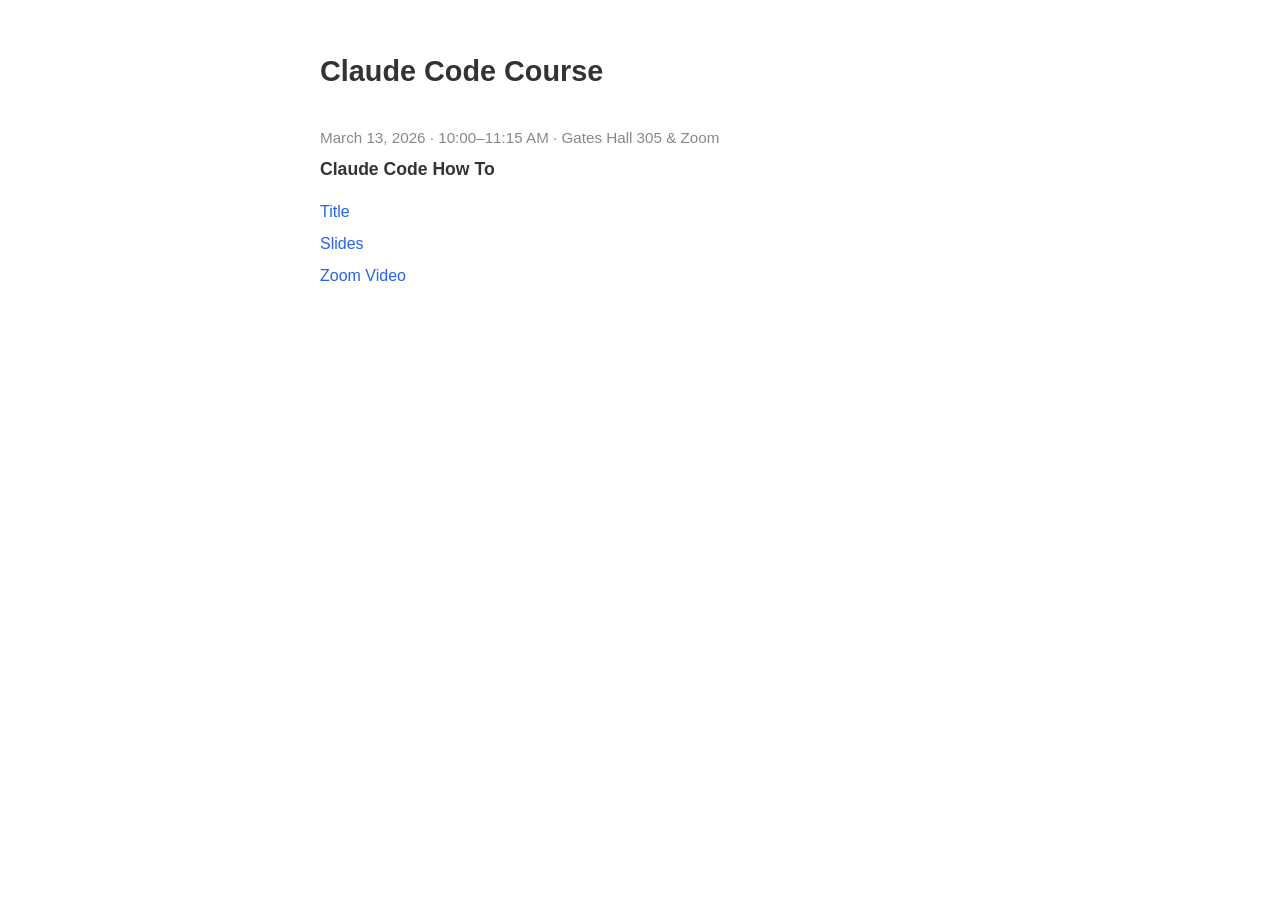
==== commit 765c36ab: "add time/location, remove course number" ====
--- a/index.html
+++ b/index.html
@@ -3,63 +3,21 @@
 <head>
   <meta charset="UTF-8" />
   <meta name="viewport" content="width=device-width, initial-scale=1.0" />
-  <title>CS 4891 — Claude Code Course</title>
-  <meta name="description" content="A concise course page for CS 4891: Claude Code Course." />
+  <title>Claude Code Course</title>
   <link rel="stylesheet" href="style.css" />
 </head>
 <body>
   <main class="container">
-    <header>
-      <h1>Claude Code Course</h1>
-      <div class="subtitle">CS 4891 · Spring 2026</div>
-      <p>
-        An intensive course on AI-assisted software development using Claude Code. We cover prompt
-        engineering, agentic workflows, and modern software engineering practices for building reliable
-        systems with LLMs.
-      </p>
-      <p class="meta">Mon / Wed / Fri · 10:00–11:15 AM · Gates Hall 305 &amp; Online</p>
-    </header>
+    <h1>Claude Code Course</h1>
 
-    <section>
-      <h2>Course Syllabus (14 Weeks)</h2>
-      <table aria-label="Course syllabus">
-        <thead>
-          <tr>
-            <th>Week</th>
-            <th>Topic</th>
-          </tr>
-        </thead>
-        <tbody>
-          <tr><td>1</td><td>Introduction to Claude Code &amp; AI Development</td></tr>
-          <tr><td>2</td><td>Prompt Engineering Fundamentals</td></tr>
-          <tr><td>3</td><td>Working with Codebases: Context &amp; Navigation</td></tr>
-          <tr><td>4</td><td>Test-Driven Development with AI</td></tr>
-          <tr><td>5</td><td>Agentic Workflows &amp; Tool Use</td></tr>
-          <tr><td>6</td><td>Multi-Turn Conversations &amp; Context Management</td></tr>
-          <tr><td>7</td><td>Refactoring &amp; Code Quality with AI</td></tr>
-          <tr><td>8</td><td>Midterm Review &amp; Project Workshop</td></tr>
-          <tr><td>9</td><td>Advanced Prompt Patterns &amp; Chain-of-Thought</td></tr>
-          <tr><td>10</td><td>CI/CD Integration &amp; AI-Assisted DevOps</td></tr>
-          <tr><td>11</td><td>Security, Ethics &amp; Responsible AI Use</td></tr>
-          <tr><td>12</td><td>Building Custom AI Workflows</td></tr>
-          <tr><td>13</td><td>Capstone Project Work &amp; Peer Review</td></tr>
-          <tr><td>14</td><td>Final Presentations &amp; Course Retrospective</td></tr>
-        </tbody>
-      </table>
-    </section>
-
-    <section>
-      <h2>Resources</h2>
-      <ul>
-        <li><a href="https://docs.anthropic.com/en/docs/claude-code/overview" target="_blank" rel="noopener">Claude Code Documentation</a></li>
-        <li><a href="https://www.anthropic.com" target="_blank" rel="noopener">Anthropic</a></li>
-        <li>Course repository and slides (to be posted)</li>
+    <section class="session">
+      <h2>March 13, 2026 · 10:00–11:15 AM · Gates Hall 305 &amp; Zoom</h2>
+      <h3>Claude Code How To</h3>
+      <ul class="links">
+        <li><a href="#">Title</a></li>
+        <li><a href="#">Slides</a></li>
+        <li><a href="#">Zoom Video</a></li>
       </ul>
-    </section>
-
-    <section>
-      <h2>Contact</h2>
-      <p>Email: <a href="mailto:email@example.edu">email@example.edu</a> (placeholder)</p>
     </section>
   </main>
 </body>
--- a/style.css
+++ b/style.css
@@ -1,939 +1,44 @@
-/* ============================================================
-   Claude Code Course — Shared Stylesheet
-   Academic design inspired by MIT OCW / Stanford course pages
-   ============================================================ */
-
-@import url('https://fonts.googleapis.com/css2?family=Inter:wght@300;400;500;600;700&family=Source+Serif+4:ital,wght@0,300;0,400;0,600;1,400&display=swap');
-
-/* ── Custom Properties ──────────────────────────────────── */
-:root {
-  --navy:        #1a2744;
-  --navy-dark:   #0f1a30;
-  --navy-mid:    #243058;
-  --gold:        #c8973a;
-  --gold-light:  #e8b84b;
-  --gold-pale:   #fdf4e3;
-  --slate:       #4a5568;
-  --slate-light: #718096;
-  --border:      #d9dfe8;
-  --bg:          #f8f9fc;
-  --white:       #ffffff;
-  --text:        #2d3748;
-  --text-muted:  #6b7280;
-  --accent-red:  #c53030;
-  --accent-green:#276749;
-
-  --font-sans:   'Inter', system-ui, sans-serif;
-  --font-serif:  'Source Serif 4', Georgia, serif;
-
-  --radius-sm:   4px;
-  --radius:      8px;
-  --radius-lg:   14px;
-
-  --shadow-sm:   0 1px 3px rgba(0,0,0,.08), 0 1px 2px rgba(0,0,0,.05);
-  --shadow:      0 4px 12px rgba(0,0,0,.10), 0 2px 4px rgba(0,0,0,.06);
-  --shadow-lg:   0 10px 30px rgba(0,0,0,.12), 0 4px 8px rgba(0,0,0,.08);
-
-  --nav-height:  64px;
-  --container:   1100px;
-}
-
-/* ── Reset & Base ───────────────────────────────────────── */
-*, *::before, *::after { box-sizing: border-box; margin: 0; padding: 0; }
-
-html { scroll-behavior: smooth; font-size: 16px; }
-
 body {
-  font-family: var(--font-sans);
-  color: var(--text);
-  background: var(--bg);
-  line-height: 1.65;
-  -webkit-font-smoothing: antialiased;
-}
-
-a { color: var(--navy); text-decoration: none; transition: color .2s; }
-a:hover { color: var(--gold); }
-
-img { max-width: 100%; display: block; }
-
-ul, ol { padding-left: 1.4em; }
-
-h1,h2,h3,h4,h5 {
-  font-family: var(--font-serif);
-  font-weight: 600;
-  line-height: 1.25;
-  color: var(--navy-dark);
-}
-
-h1 { font-size: clamp(1.9rem, 4vw, 2.75rem); }
-h2 { font-size: clamp(1.4rem, 2.5vw, 1.85rem); }
-h3 { font-size: 1.2rem; }
-h4 { font-size: 1rem; font-family: var(--font-sans); font-weight: 600; }
-
-p { margin-bottom: .9rem; }
-p:last-child { margin-bottom: 0; }
-
-/* ── Layout helpers ─────────────────────────────────────── */
-.container {
-  max-width: var(--container);
-  margin: 0 auto;
+  font-family: -apple-system, BlinkMacSystemFont, "Segoe UI", Roboto, sans-serif;
+  max-width: 640px;
+  margin: 3rem auto;
   padding: 0 1.5rem;
-}
-
-.section { padding: 3.5rem 0; }
-.section--lg { padding: 5rem 0; }
-.section--sm { padding: 2rem 0; }
-
-.grid-2 { display: grid; grid-template-columns: 1fr 1fr; gap: 1.5rem; }
-.grid-3 { display: grid; grid-template-columns: repeat(3, 1fr); gap: 1.5rem; }
-
-/* ── Navigation ─────────────────────────────────────────── */
-.navbar {
-  position: sticky;
-  top: 0;
-  z-index: 100;
-  height: var(--nav-height);
-  background: var(--navy-dark);
-  border-bottom: 3px solid var(--gold);
-  box-shadow: var(--shadow);
-}
-
-.navbar__inner {
-  display: flex;
-  align-items: center;
-  justify-content: space-between;
-  height: 100%;
-  max-width: var(--container);
-  margin: 0 auto;
-  padding: 0 1.5rem;
-}
-
-.navbar__brand {
-  display: flex;
-  flex-direction: column;
-  gap: 1px;
-}
-
-.navbar__brand-title {
-  font-family: var(--font-serif);
-  font-size: 1.05rem;
-  font-weight: 600;
-  color: var(--white);
-  letter-spacing: .01em;
-}
-
-.navbar__brand-sub {
-  font-size: .7rem;
-  color: var(--gold-light);
-  letter-spacing: .06em;
-  text-transform: uppercase;
-}
-
-.navbar__nav {
-  display: flex;
-  list-style: none;
-  padding: 0;
-  gap: .25rem;
-}
-
-.navbar__nav a {
-  display: block;
-  padding: .45rem .85rem;
-  font-size: .85rem;
-  font-weight: 500;
-  color: rgba(255,255,255,.78);
-  border-radius: var(--radius-sm);
-  transition: background .2s, color .2s;
-  letter-spacing: .02em;
-}
-
-.navbar__nav a:hover,
-.navbar__nav a.active {
-  background: rgba(200,151,58,.18);
-  color: var(--gold-light);
-}
-
-.navbar__nav a.active {
-  font-weight: 600;
-}
-
-/* hamburger (hidden on desktop) */
-.navbar__toggle {
-  display: none;
-  flex-direction: column;
-  justify-content: center;
-  gap: 5px;
-  background: none;
-  border: none;
-  cursor: pointer;
-  padding: 6px;
-}
-.navbar__toggle span {
-  display: block;
-  width: 22px;
-  height: 2px;
-  background: var(--white);
-  border-radius: 2px;
-  transition: transform .25s, opacity .25s;
-}
-
-/* ── Hero ───────────────────────────────────────────────── */
-.hero {
-  background: linear-gradient(135deg, var(--navy-dark) 0%, var(--navy-mid) 60%, #2d4a7a 100%);
-  color: var(--white);
-  padding: 5rem 0 4.5rem;
-  position: relative;
-  overflow: hidden;
-}
-
-.hero::before {
-  content: '';
-  position: absolute;
-  inset: 0;
-  background-image:
-    radial-gradient(circle at 20% 80%, rgba(200,151,58,.12) 0%, transparent 50%),
-    radial-gradient(circle at 80% 20%, rgba(200,151,58,.08) 0%, transparent 40%);
-  pointer-events: none;
-}
-
-.hero__inner {
-  position: relative;
-  z-index: 1;
-  max-width: var(--container);
-  margin: 0 auto;
-  padding: 0 1.5rem;
-  display: grid;
-  grid-template-columns: 1fr auto;
-  align-items: center;
-  gap: 2rem;
-}
-
-.hero__badge {
-  display: inline-flex;
-  align-items: center;
-  gap: .45rem;
-  background: rgba(200,151,58,.2);
-  border: 1px solid rgba(200,151,58,.35);
-  color: var(--gold-light);
-  font-size: .75rem;
-  font-weight: 600;
-  letter-spacing: .07em;
-  text-transform: uppercase;
-  padding: .3rem .75rem;
-  border-radius: 100px;
-  margin-bottom: 1.1rem;
-}
-
-.hero__badge::before {
-  content: '';
-  width: 7px; height: 7px;
-  background: var(--gold-light);
-  border-radius: 50%;
-  animation: pulse 2s infinite;
-}
-
-@keyframes pulse {
-  0%,100% { opacity: 1; }
-  50%      { opacity: .4; }
-}
-
-.hero h1 {
-  color: var(--white);
-  margin-bottom: .7rem;
-  font-weight: 700;
-}
-
-.hero__subtitle {
-  font-size: 1.15rem;
-  color: rgba(255,255,255,.78);
-  max-width: 580px;
-  margin-bottom: 2rem;
+  color: #333;
   line-height: 1.6;
 }
 
-.hero__meta {
-  display: flex;
-  flex-wrap: wrap;
-  gap: 1.2rem;
-  font-size: .85rem;
-  color: rgba(255,255,255,.7);
+h1 {
+  font-size: 1.8rem;
+  margin-bottom: 2rem;
 }
 
-.hero__meta-item {
-  display: flex;
-  align-items: center;
-  gap: .4rem;
+h2 {
+  font-size: 0.95rem;
+  color: #888;
+  font-weight: 400;
+  margin-bottom: 0.3rem;
 }
 
-.hero__meta-item svg { opacity: .75; flex-shrink: 0; }
-
-.hero__cta {
-  display: flex;
-  gap: .75rem;
-  flex-wrap: wrap;
-  margin-top: 2rem;
+h3 {
+  font-size: 1.1rem;
+  color: #333;
+  margin: 0 0 0.5rem;
 }
 
-.hero__card {
-  background: rgba(255,255,255,.07);
-  border: 1px solid rgba(255,255,255,.12);
-  border-radius: var(--radius-lg);
-  padding: 1.5rem 1.75rem;
-  min-width: 200px;
-  backdrop-filter: blur(4px);
+.links {
+  list-style: none;
+  padding: 0;
 }
 
-.hero__card-label {
-  font-size: .7rem;
-  text-transform: uppercase;
-  letter-spacing: .08em;
-  color: var(--gold-light);
-  margin-bottom: .25rem;
+.links li {
+  margin: 0.4rem 0;
 }
 
-.hero__card-value {
-  font-family: var(--font-serif);
-  font-size: 1.6rem;
-  font-weight: 600;
-  color: var(--white);
+.links a {
+  color: #2563eb;
+  text-decoration: none;
 }
 
-/* ── Buttons ────────────────────────────────────────────── */
-.btn {
-  display: inline-flex;
-  align-items: center;
-  gap: .45rem;
-  padding: .6rem 1.25rem;
-  font-size: .875rem;
-  font-weight: 600;
-  border-radius: var(--radius);
-  border: 2px solid transparent;
-  cursor: pointer;
-  transition: background .2s, color .2s, border-color .2s, box-shadow .2s;
-  text-decoration: none;
-  letter-spacing: .01em;
+.links a:hover {
+  text-decoration: underline;
 }
-
-.btn--primary {
-  background: var(--gold);
-  color: var(--navy-dark);
-  border-color: var(--gold);
-}
-.btn--primary:hover {
-  background: var(--gold-light);
-  border-color: var(--gold-light);
-  color: var(--navy-dark);
-  box-shadow: 0 4px 14px rgba(200,151,58,.4);
-}
-
-.btn--outline {
-  background: transparent;
-  color: var(--white);
-  border-color: rgba(255,255,255,.45);
-}
-.btn--outline:hover {
-  background: rgba(255,255,255,.1);
-  border-color: rgba(255,255,255,.7);
-  color: var(--white);
-}
-
-.btn--navy {
-  background: var(--navy);
-  color: var(--white);
-  border-color: var(--navy);
-}
-.btn--navy:hover {
-  background: var(--navy-mid);
-  border-color: var(--navy-mid);
-  color: var(--white);
-}
-
-/* ── Cards ──────────────────────────────────────────────── */
-.card {
-  background: var(--white);
-  border: 1px solid var(--border);
-  border-radius: var(--radius-lg);
-  padding: 1.75rem;
-  box-shadow: var(--shadow-sm);
-  transition: box-shadow .2s, transform .2s;
-}
-
-.card:hover { box-shadow: var(--shadow); transform: translateY(-2px); }
-
-.card__label {
-  font-size: .7rem;
-  font-weight: 700;
-  letter-spacing: .1em;
-  text-transform: uppercase;
-  color: var(--gold);
-  margin-bottom: .6rem;
-}
-
-.card__title {
-  font-family: var(--font-serif);
-  font-size: 1.1rem;
-  color: var(--navy-dark);
-  margin-bottom: .5rem;
-}
-
-.card__body { font-size: .9rem; color: var(--slate); }
-
-/* ── Section headings ───────────────────────────────────── */
-.section-header {
-  margin-bottom: 2.5rem;
-}
-
-.section-header__eyebrow {
-  font-size: .72rem;
-  font-weight: 700;
-  letter-spacing: .12em;
-  text-transform: uppercase;
-  color: var(--gold);
-  margin-bottom: .45rem;
-}
-
-.section-header h2 {
-  margin-bottom: .55rem;
-}
-
-.section-header p {
-  font-size: 1rem;
-  color: var(--slate);
-  max-width: 560px;
-}
-
-.divider {
-  width: 48px;
-  height: 3px;
-  background: linear-gradient(90deg, var(--gold), var(--gold-light));
-  border-radius: 2px;
-  margin: .7rem 0 1rem;
-}
-
-/* ── Announcements ──────────────────────────────────────── */
-.announcement {
-  display: flex;
-  gap: 1.25rem;
-  padding: 1.25rem 1.5rem;
-  border-radius: var(--radius);
-  border-left: 4px solid var(--gold);
-  background: var(--gold-pale);
-  margin-bottom: 1rem;
-  transition: box-shadow .2s;
-}
-
-.announcement:hover { box-shadow: var(--shadow-sm); }
-
-.announcement__date {
-  flex-shrink: 0;
-  text-align: center;
-  min-width: 52px;
-}
-
-.announcement__date-day {
-  font-family: var(--font-serif);
-  font-size: 1.6rem;
-  font-weight: 600;
-  color: var(--gold);
-  line-height: 1;
-}
-
-.announcement__date-month {
-  font-size: .68rem;
-  font-weight: 700;
-  letter-spacing: .08em;
-  text-transform: uppercase;
-  color: var(--slate-light);
-}
-
-.announcement__content h4 {
-  color: var(--navy-dark);
-  margin-bottom: .25rem;
-}
-
-.announcement__content p {
-  font-size: .88rem;
-  color: var(--slate);
-  margin: 0;
-}
-
-/* ── Schedule table ─────────────────────────────────────── */
-.schedule-table {
-  width: 100%;
-  border-collapse: collapse;
-  font-size: .9rem;
-}
-
-.schedule-table thead th {
-  background: var(--navy-dark);
-  color: var(--white);
-  padding: .75rem 1.1rem;
-  text-align: left;
-  font-size: .78rem;
-  font-weight: 600;
-  letter-spacing: .05em;
-  text-transform: uppercase;
-}
-
-.schedule-table thead th:first-child { border-radius: var(--radius-sm) 0 0 0; }
-.schedule-table thead th:last-child  { border-radius: 0 var(--radius-sm) 0 0; }
-
-.schedule-table tbody tr {
-  border-bottom: 1px solid var(--border);
-  transition: background .15s;
-}
-
-.schedule-table tbody tr:hover { background: rgba(200,151,58,.05); }
-.schedule-table tbody tr:last-child { border-bottom: none; }
-
-.schedule-table td {
-  padding: .85rem 1.1rem;
-  vertical-align: top;
-  color: var(--text);
-}
-
-.schedule-table td:first-child {
-  font-weight: 600;
-  color: var(--navy);
-  white-space: nowrap;
-}
-
-.week-badge {
-  display: inline-block;
-  background: var(--navy-dark);
-  color: var(--gold-light);
-  font-size: .7rem;
-  font-weight: 700;
-  padding: .15rem .5rem;
-  border-radius: 100px;
-  letter-spacing: .04em;
-}
-
-/* ── Badges / Tags ──────────────────────────────────────── */
-.tag {
-  display: inline-block;
-  font-size: .7rem;
-  font-weight: 600;
-  padding: .2rem .55rem;
-  border-radius: 100px;
-  letter-spacing: .04em;
-  text-transform: uppercase;
-}
-
-.tag--blue  { background: #dbeafe; color: #1e40af; }
-.tag--green { background: #dcfce7; color: #166534; }
-.tag--gold  { background: var(--gold-pale); color: #92400e; border: 1px solid rgba(200,151,58,.3); }
-.tag--red   { background: #fee2e2; color: #991b1b; }
-.tag--gray  { background: #f3f4f6; color: #374151; }
-
-/* ── Resource list ──────────────────────────────────────── */
-.resource-item {
-  display: flex;
-  align-items: flex-start;
-  gap: 1rem;
-  padding: 1.1rem 0;
-  border-bottom: 1px solid var(--border);
-}
-
-.resource-item:last-child { border-bottom: none; }
-
-.resource-item__icon {
-  flex-shrink: 0;
-  width: 40px; height: 40px;
-  display: flex; align-items: center; justify-content: center;
-  background: var(--gold-pale);
-  border-radius: var(--radius);
-  font-size: 1.1rem;
-}
-
-.resource-item__title {
-  font-weight: 600;
-  color: var(--navy);
-  font-size: .95rem;
-  margin-bottom: .15rem;
-}
-
-.resource-item__title a { color: inherit; }
-.resource-item__title a:hover { color: var(--gold); text-decoration: underline; }
-
-.resource-item__desc {
-  font-size: .85rem;
-  color: var(--slate);
-  margin: 0;
-}
-
-/* ── Assignment cards ───────────────────────────────────── */
-.assignment-card {
-  background: var(--white);
-  border: 1px solid var(--border);
-  border-radius: var(--radius-lg);
-  overflow: hidden;
-  box-shadow: var(--shadow-sm);
-  transition: box-shadow .2s;
-}
-
-.assignment-card:hover { box-shadow: var(--shadow); }
-
-.assignment-card__header {
-  padding: 1.25rem 1.5rem;
-  background: var(--navy-dark);
-  display: flex;
-  align-items: center;
-  justify-content: space-between;
-  gap: 1rem;
-}
-
-.assignment-card__header h3 {
-  color: var(--white);
-  font-size: 1rem;
-  font-family: var(--font-sans);
-  font-weight: 600;
-}
-
-.assignment-card__body {
-  padding: 1.5rem;
-}
-
-.assignment-card__meta {
-  display: flex;
-  flex-wrap: wrap;
-  gap: .6rem;
-  margin-bottom: 1rem;
-  font-size: .82rem;
-  color: var(--slate);
-}
-
-.assignment-card__meta-item {
-  display: flex;
-  align-items: center;
-  gap: .3rem;
-}
-
-/* ── Instructor info ────────────────────────────────────── */
-.instructor-card {
-  display: flex;
-  gap: 1.5rem;
-  align-items: flex-start;
-  background: var(--white);
-  border: 1px solid var(--border);
-  border-radius: var(--radius-lg);
-  padding: 2rem;
-  box-shadow: var(--shadow-sm);
-}
-
-.instructor-card__avatar {
-  flex-shrink: 0;
-  width: 80px; height: 80px;
-  border-radius: 50%;
-  background: linear-gradient(135deg, var(--navy-mid), var(--navy-dark));
-  display: flex; align-items: center; justify-content: center;
-  font-family: var(--font-serif);
-  font-size: 2rem;
-  color: var(--gold-light);
-  border: 3px solid var(--gold);
-}
-
-.instructor-card__name {
-  font-family: var(--font-serif);
-  font-size: 1.2rem;
-  color: var(--navy-dark);
-  margin-bottom: .15rem;
-}
-
-.instructor-card__role {
-  font-size: .8rem;
-  font-weight: 600;
-  letter-spacing: .06em;
-  text-transform: uppercase;
-  color: var(--gold);
-  margin-bottom: .5rem;
-}
-
-.instructor-card__bio {
-  font-size: .9rem;
-  color: var(--slate);
-  margin: 0;
-}
-
-/* ── Page header (inner pages) ──────────────────────────── */
-.page-header {
-  background: linear-gradient(135deg, var(--navy-dark), var(--navy-mid));
-  padding: 3rem 0 2.75rem;
-  border-bottom: 3px solid var(--gold);
-}
-
-.page-header__inner {
-  max-width: var(--container);
-  margin: 0 auto;
-  padding: 0 1.5rem;
-}
-
-.page-header__breadcrumb {
-  font-size: .78rem;
-  color: rgba(255,255,255,.55);
-  margin-bottom: .6rem;
-}
-
-.page-header__breadcrumb a { color: var(--gold-light); }
-.page-header__breadcrumb a:hover { color: var(--white); }
-
-.page-header h1 {
-  color: var(--white);
-  margin-bottom: .5rem;
-}
-
-.page-header__subtitle {
-  font-size: 1rem;
-  color: rgba(255,255,255,.72);
-}
-
-/* ── Sidebar layout ─────────────────────────────────────── */
-.layout-sidebar {
-  display: grid;
-  grid-template-columns: 1fr 300px;
-  gap: 2.5rem;
-  align-items: start;
-}
-
-.sidebar-widget {
-  background: var(--white);
-  border: 1px solid var(--border);
-  border-radius: var(--radius-lg);
-  overflow: hidden;
-  margin-bottom: 1.5rem;
-  box-shadow: var(--shadow-sm);
-}
-
-.sidebar-widget__header {
-  background: var(--navy-dark);
-  padding: .85rem 1.25rem;
-  font-size: .78rem;
-  font-weight: 700;
-  letter-spacing: .07em;
-  text-transform: uppercase;
-  color: var(--gold-light);
-}
-
-.sidebar-widget__body { padding: 1.25rem; }
-
-.info-list { list-style: none; padding: 0; font-size: .88rem; }
-.info-list li {
-  display: flex;
-  justify-content: space-between;
-  padding: .5rem 0;
-  border-bottom: 1px solid var(--border);
-  gap: .5rem;
-}
-.info-list li:last-child { border-bottom: none; }
-.info-list li strong { color: var(--navy); }
-.info-list li span { color: var(--slate); text-align: right; }
-
-/* ── Accordion (syllabus weeks) ─────────────────────────── */
-.accordion-item {
-  border: 1px solid var(--border);
-  border-radius: var(--radius);
-  margin-bottom: .75rem;
-  overflow: hidden;
-  background: var(--white);
-  box-shadow: var(--shadow-sm);
-}
-
-.accordion-trigger {
-  width: 100%;
-  display: flex;
-  align-items: center;
-  justify-content: space-between;
-  padding: 1rem 1.25rem;
-  background: none;
-  border: none;
-  cursor: pointer;
-  text-align: left;
-  gap: 1rem;
-  transition: background .15s;
-}
-
-.accordion-trigger:hover { background: var(--gold-pale); }
-.accordion-trigger[aria-expanded="true"] { background: var(--navy-dark); }
-.accordion-trigger[aria-expanded="true"] .accordion-title,
-.accordion-trigger[aria-expanded="true"] .accordion-week { color: var(--white); }
-.accordion-trigger[aria-expanded="true"] .accordion-icon { color: var(--gold-light); transform: rotate(180deg); }
-
-.accordion-week {
-  font-size: .72rem;
-  font-weight: 700;
-  letter-spacing: .08em;
-  text-transform: uppercase;
-  color: var(--gold);
-  white-space: nowrap;
-}
-
-.accordion-title {
-  font-weight: 600;
-  font-size: .95rem;
-  color: var(--navy-dark);
-  flex: 1;
-}
-
-.accordion-icon {
-  color: var(--slate-light);
-  transition: transform .25s;
-  flex-shrink: 0;
-}
-
-.accordion-panel {
-  display: none;
-  padding: 1.25rem;
-  border-top: 1px solid var(--border);
-  background: var(--bg);
-}
-
-.accordion-panel.open { display: block; }
-
-.accordion-panel ul { font-size: .9rem; color: var(--slate); }
-.accordion-panel li { margin-bottom: .35rem; }
-
-/* ── Footer ─────────────────────────────────────────────── */
-.footer {
-  background: var(--navy-dark);
-  color: rgba(255,255,255,.62);
-  padding: 3rem 0 1.5rem;
-  border-top: 3px solid var(--gold);
-  margin-top: 4rem;
-}
-
-.footer__inner {
-  max-width: var(--container);
-  margin: 0 auto;
-  padding: 0 1.5rem;
-}
-
-.footer__grid {
-  display: grid;
-  grid-template-columns: 2fr 1fr 1fr;
-  gap: 2.5rem;
-  margin-bottom: 2.5rem;
-}
-
-.footer__brand {
-  font-family: var(--font-serif);
-  font-size: 1.1rem;
-  color: var(--white);
-  margin-bottom: .5rem;
-}
-
-.footer__tagline {
-  font-size: .83rem;
-  line-height: 1.55;
-  max-width: 300px;
-}
-
-.footer__heading {
-  font-size: .72rem;
-  font-weight: 700;
-  letter-spacing: .1em;
-  text-transform: uppercase;
-  color: var(--gold-light);
-  margin-bottom: .85rem;
-}
-
-.footer__links {
-  list-style: none;
-  padding: 0;
-  font-size: .85rem;
-}
-
-.footer__links li { margin-bottom: .4rem; }
-.footer__links a { color: rgba(255,255,255,.6); transition: color .2s; }
-.footer__links a:hover { color: var(--gold-light); }
-
-.footer__bottom {
-  border-top: 1px solid rgba(255,255,255,.12);
-  padding-top: 1.25rem;
-  display: flex;
-  justify-content: space-between;
-  align-items: center;
-  font-size: .78rem;
-  flex-wrap: wrap;
-  gap: .5rem;
-}
-
-.footer__bottom a { color: var(--gold-light); }
-
-/* ── Alert banner ───────────────────────────────────────── */
-.alert {
-  padding: .85rem 1.25rem;
-  border-radius: var(--radius);
-  font-size: .88rem;
-  display: flex;
-  align-items: flex-start;
-  gap: .75rem;
-  margin-bottom: 1rem;
-}
-
-.alert--info { background: #eff6ff; border: 1px solid #bfdbfe; color: #1e40af; }
-.alert--warn { background: #fffbeb; border: 1px solid #fde68a; color: #92400e; }
-.alert--success { background: #f0fdf4; border: 1px solid #bbf7d0; color: #166534; }
-
-/* ── Progress bar ───────────────────────────────────────── */
-.progress-bar {
-  height: 8px;
-  background: var(--border);
-  border-radius: 100px;
-  overflow: hidden;
-}
-.progress-bar__fill {
-  height: 100%;
-  background: linear-gradient(90deg, var(--navy), var(--gold));
-  border-radius: 100px;
-}
-
-/* ── Utility ────────────────────────────────────────────── */
-.text-muted  { color: var(--text-muted); }
-.text-gold   { color: var(--gold); }
-.text-navy   { color: var(--navy); }
-.text-center { text-align: center; }
-.mt-0 { margin-top: 0; }
-.mt-1 { margin-top: .5rem; }
-.mt-2 { margin-top: 1rem; }
-.mt-3 { margin-top: 1.5rem; }
-.mt-4 { margin-top: 2rem; }
-.mb-2 { margin-bottom: 1rem; }
-.mb-3 { margin-bottom: 1.5rem; }
-.mb-4 { margin-bottom: 2rem; }
-.sr-only { position:absolute;width:1px;height:1px;overflow:hidden;clip:rect(0,0,0,0); }
-.w-full { width: 100%; }
-
-/* ── Responsive ─────────────────────────────────────────── */
-@media (max-width: 900px) {
-  .grid-3 { grid-template-columns: 1fr 1fr; }
-  .layout-sidebar { grid-template-columns: 1fr; }
-  .footer__grid { grid-template-columns: 1fr 1fr; }
-  .hero__inner { grid-template-columns: 1fr; }
-  .hero__card { display: none; }
-}
-
-@media (max-width: 640px) {
-  .grid-2, .grid-3 { grid-template-columns: 1fr; }
-  .footer__grid { grid-template-columns: 1fr; gap: 1.5rem; }
-  .footer__bottom { flex-direction: column; align-items: flex-start; }
-  .instructor-card { flex-direction: column; }
-  .schedule-table { display: block; overflow-x: auto; white-space: nowrap; }
-
-  .navbar__nav {
-    display: none;
-    position: absolute;
-    top: var(--nav-height);
-    left: 0; right: 0;
-    background: var(--navy-dark);
-    flex-direction: column;
-    padding: .75rem 1rem 1.25rem;
-    border-bottom: 2px solid var(--gold);
-    box-shadow: var(--shadow);
-    gap: .15rem;
-  }
-
-  .navbar__nav.open { display: flex; }
-  .navbar__toggle { display: flex; }
-
-  .hero { padding: 3.5rem 0 3rem; }
-}
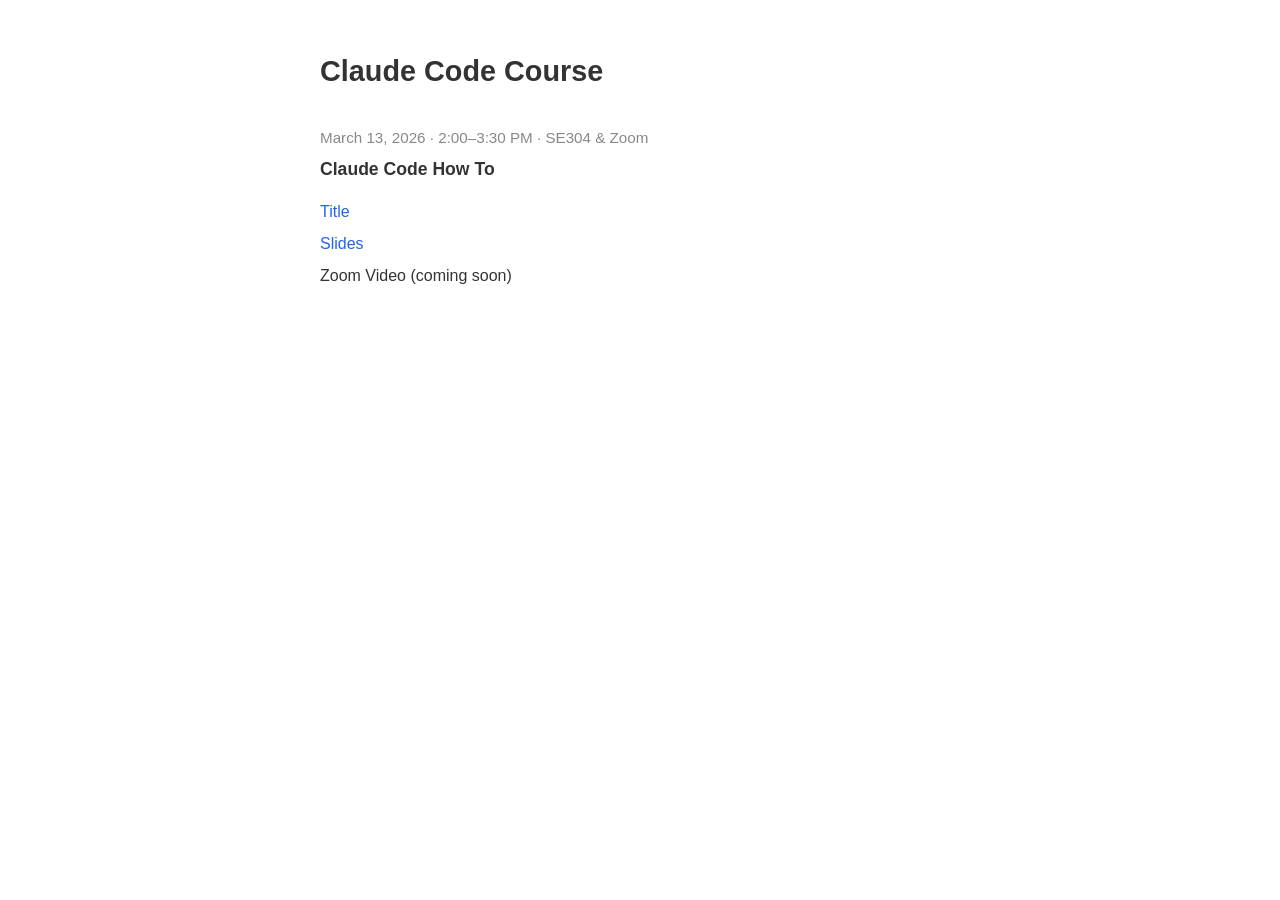
==== commit 15e4b883: "zoom video: coming soon placeholder" ====
--- a/index.html
+++ b/index.html
@@ -11,12 +11,12 @@
     <h1>Claude Code Course</h1>
 
     <section class="session">
-      <h2>March 13, 2026 · 10:00–11:15 AM · Gates Hall 305 &amp; Zoom</h2>
+      <h2>March 13, 2026 · 2:00–3:30 PM · SE304 &amp; Zoom</h2>
       <h3>Claude Code How To</h3>
       <ul class="links">
         <li><a href="#">Title</a></li>
         <li><a href="#">Slides</a></li>
-        <li><a href="#">Zoom Video</a></li>
+        <li>Zoom Video (coming soon)</li>
       </ul>
     </section>
   </main>
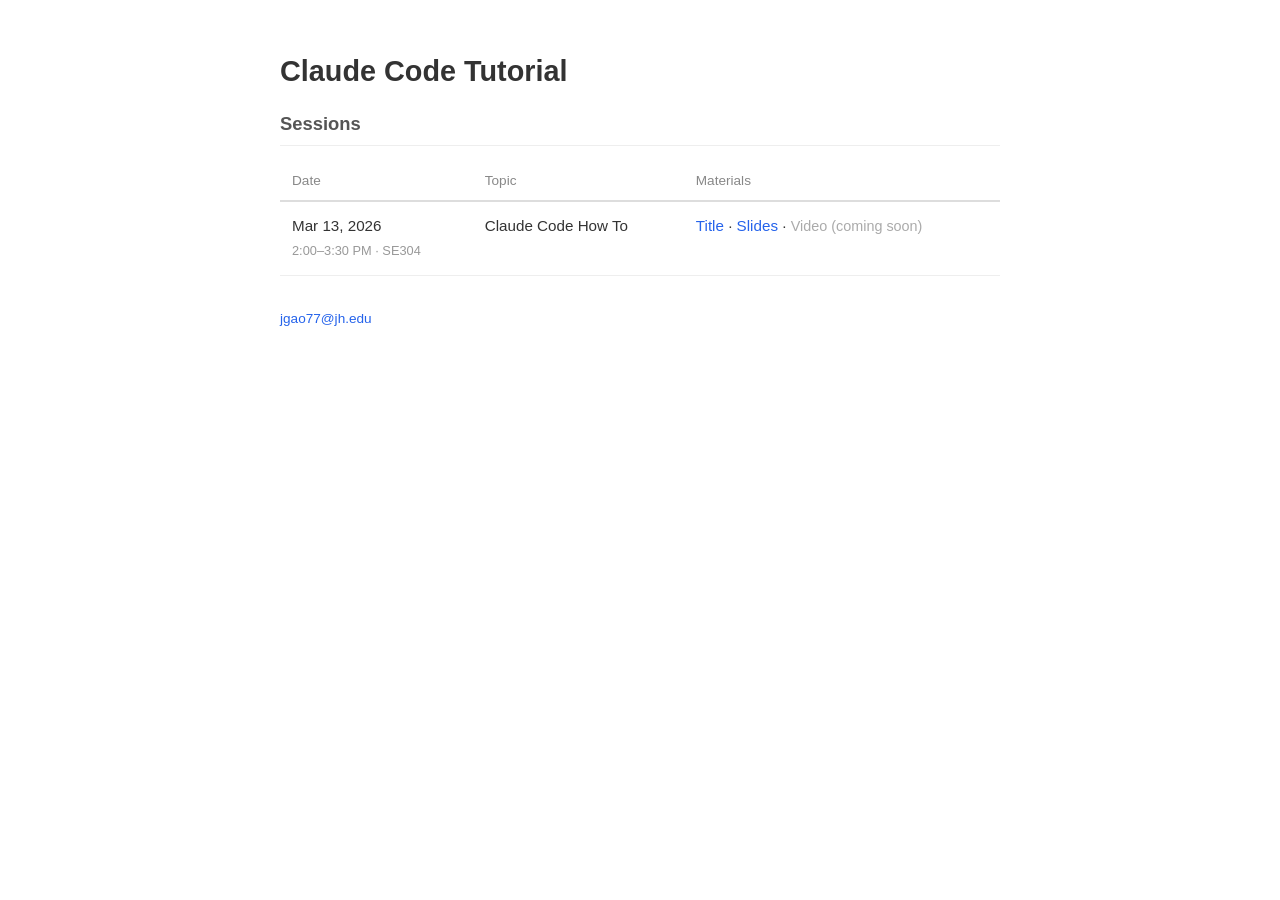
==== commit 00767990: "add contact email" ====
--- a/index.html
+++ b/index.html
@@ -3,22 +3,48 @@
 <head>
   <meta charset="UTF-8" />
   <meta name="viewport" content="width=device-width, initial-scale=1.0" />
-  <title>Claude Code Course</title>
+  <title>Claude Code Tutorial</title>
   <link rel="stylesheet" href="style.css" />
 </head>
 <body>
   <main class="container">
-    <h1>Claude Code Course</h1>
+    <h1>Claude Code Tutorial</h1>
 
-    <section class="session">
-      <h2>March 13, 2026 · 2:00–3:30 PM · SE304 &amp; Zoom</h2>
-      <h3>Claude Code How To</h3>
-      <ul class="links">
-        <li><a href="#">Title</a></li>
-        <li><a href="#">Slides</a></li>
-        <li>Zoom Video (coming soon)</li>
-      </ul>
-    </section>
+    <h2>Sessions</h2>
+
+    <table class="session-list">
+      <thead>
+        <tr>
+          <th>Date</th>
+          <th>Topic</th>
+          <th>Materials</th>
+        </tr>
+      </thead>
+      <tbody>
+        <tr>
+          <td>Mar 13, 2026<br><span class="meta">2:00–3:30 PM · SE304</span></td>
+          <td>Claude Code How To</td>
+          <td>
+            <a href="#">Title</a> ·
+            <a href="#">Slides</a> ·
+            <span class="muted">Video (coming soon)</span>
+          </td>
+        </tr>
+        <!-- Add more sessions here:
+        <tr>
+          <td>Apr XX, 2026<br><span class="meta">Time · Location</span></td>
+          <td>Session Title</td>
+          <td>
+            <a href="#">Title</a> ·
+            <a href="#">Slides</a> ·
+            <a href="#">Video</a>
+          </td>
+        </tr>
+        -->
+      </tbody>
+    </table>
+
+    <p class="contact"><a href="mailto:jgao77@jh.edu">jgao77@jh.edu</a></p>
   </main>
 </body>
 </html>
--- a/style.css
+++ b/style.css
@@ -1,6 +1,6 @@
 body {
   font-family: -apple-system, BlinkMacSystemFont, "Segoe UI", Roboto, sans-serif;
-  max-width: 640px;
+  max-width: 720px;
   margin: 3rem auto;
   padding: 0 1.5rem;
   color: #333;
@@ -9,36 +9,59 @@
 
 h1 {
   font-size: 1.8rem;
-  margin-bottom: 2rem;
+  margin-bottom: 0.5rem;
 }
 
 h2 {
-  font-size: 0.95rem;
-  color: #888;
-  font-weight: 400;
-  margin-bottom: 0.3rem;
+  font-size: 1.15rem;
+  color: #555;
+  margin-bottom: 1rem;
+  border-bottom: 1px solid #eee;
+  padding-bottom: 0.4rem;
 }
 
-h3 {
-  font-size: 1.1rem;
-  color: #333;
-  margin: 0 0 0.5rem;
+.session-list {
+  width: 100%;
+  border-collapse: collapse;
 }
 
-.links {
-  list-style: none;
-  padding: 0;
+.session-list th {
+  text-align: left;
+  font-size: 0.85rem;
+  color: #888;
+  font-weight: 500;
+  padding: 0.5rem 0.75rem;
+  border-bottom: 2px solid #ddd;
 }
 
-.links li {
-  margin: 0.4rem 0;
+.session-list td {
+  padding: 0.75rem;
+  border-bottom: 1px solid #eee;
+  vertical-align: top;
+  font-size: 0.95rem;
 }
 
-.links a {
+.meta {
+  font-size: 0.8rem;
+  color: #999;
+}
+
+.muted {
+  color: #aaa;
+  font-size: 0.9rem;
+}
+
+.contact {
+  margin-top: 2rem;
+  font-size: 0.85rem;
+  color: #888;
+}
+
+a {
   color: #2563eb;
   text-decoration: none;
 }
 
-.links a:hover {
+a:hover {
   text-decoration: underline;
 }
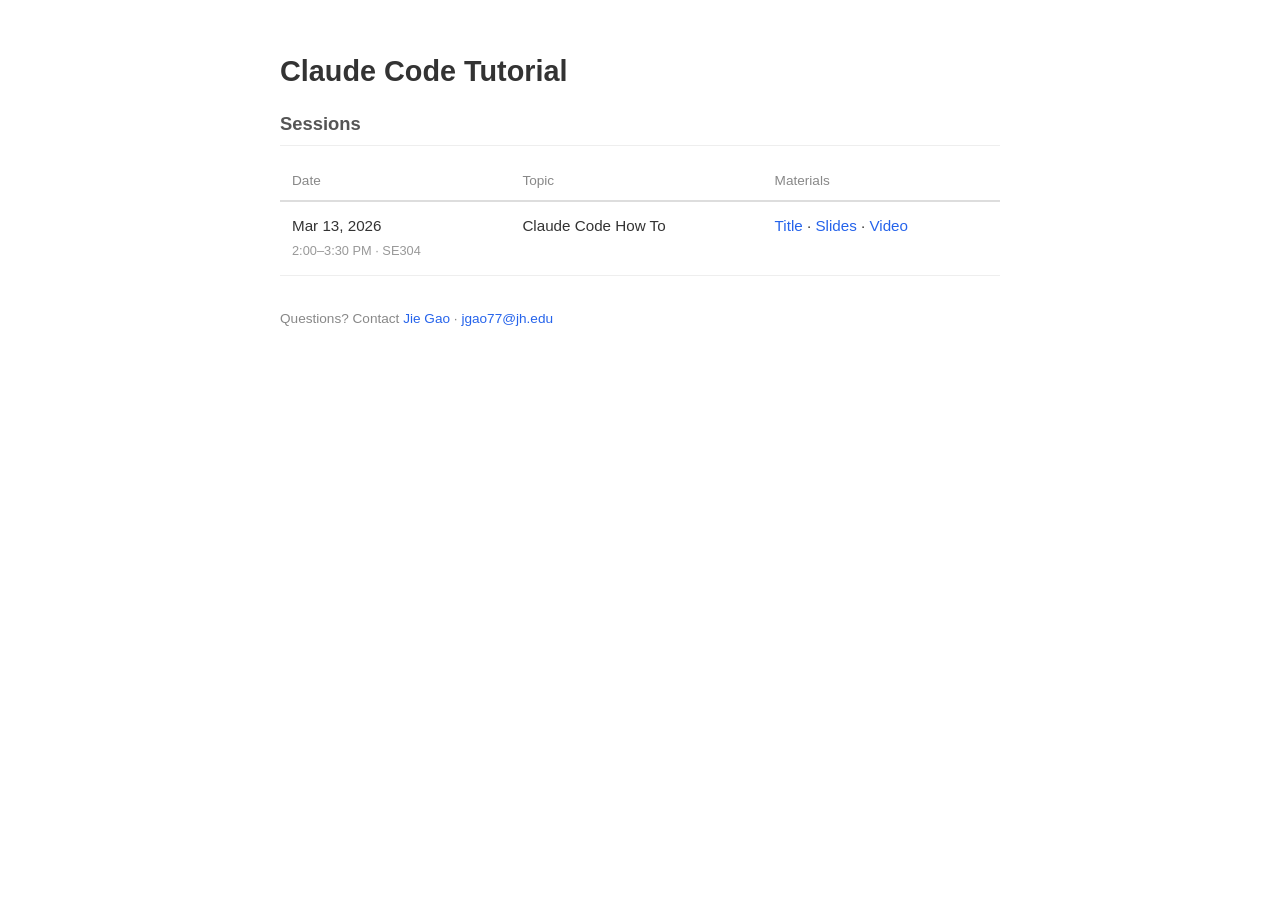
==== commit 2f2e1e0e: "Add video link to Mar 13 session" ====
--- a/index.html
+++ b/index.html
@@ -26,8 +26,8 @@
           <td>Claude Code How To</td>
           <td>
             <a href="#">Title</a> ·
-            <a href="#">Slides</a> ·
-            <span class="muted">Video (coming soon)</span>
+            <a href="https://docs.google.com/presentation/d/1sKNGEJwk3KY4oUQbVbDXfdtdZsdJNdOauhg2lkzM6ww/edit?usp=sharing" target="_blank" rel="noopener">Slides</a> ·
+            <a href="https://drive.google.com/drive/folders/1hD_gBnYJRdaB7vMfy2rJ_Ulgg8oHwI25?usp=sharing" target="_blank" rel="noopener">Video</a>
           </td>
         </tr>
         <!-- Add more sessions here:
@@ -44,7 +44,7 @@
       </tbody>
     </table>
 
-    <p class="contact"><a href="mailto:jgao77@jh.edu">jgao77@jh.edu</a></p>
+    <p class="contact">Questions? Contact <a href="https://gaojie058.github.io/" target="_blank" rel="noopener">Jie Gao</a> · <a href="mailto:jgao77@jh.edu">jgao77@jh.edu</a></p>
   </main>
 </body>
 </html>
